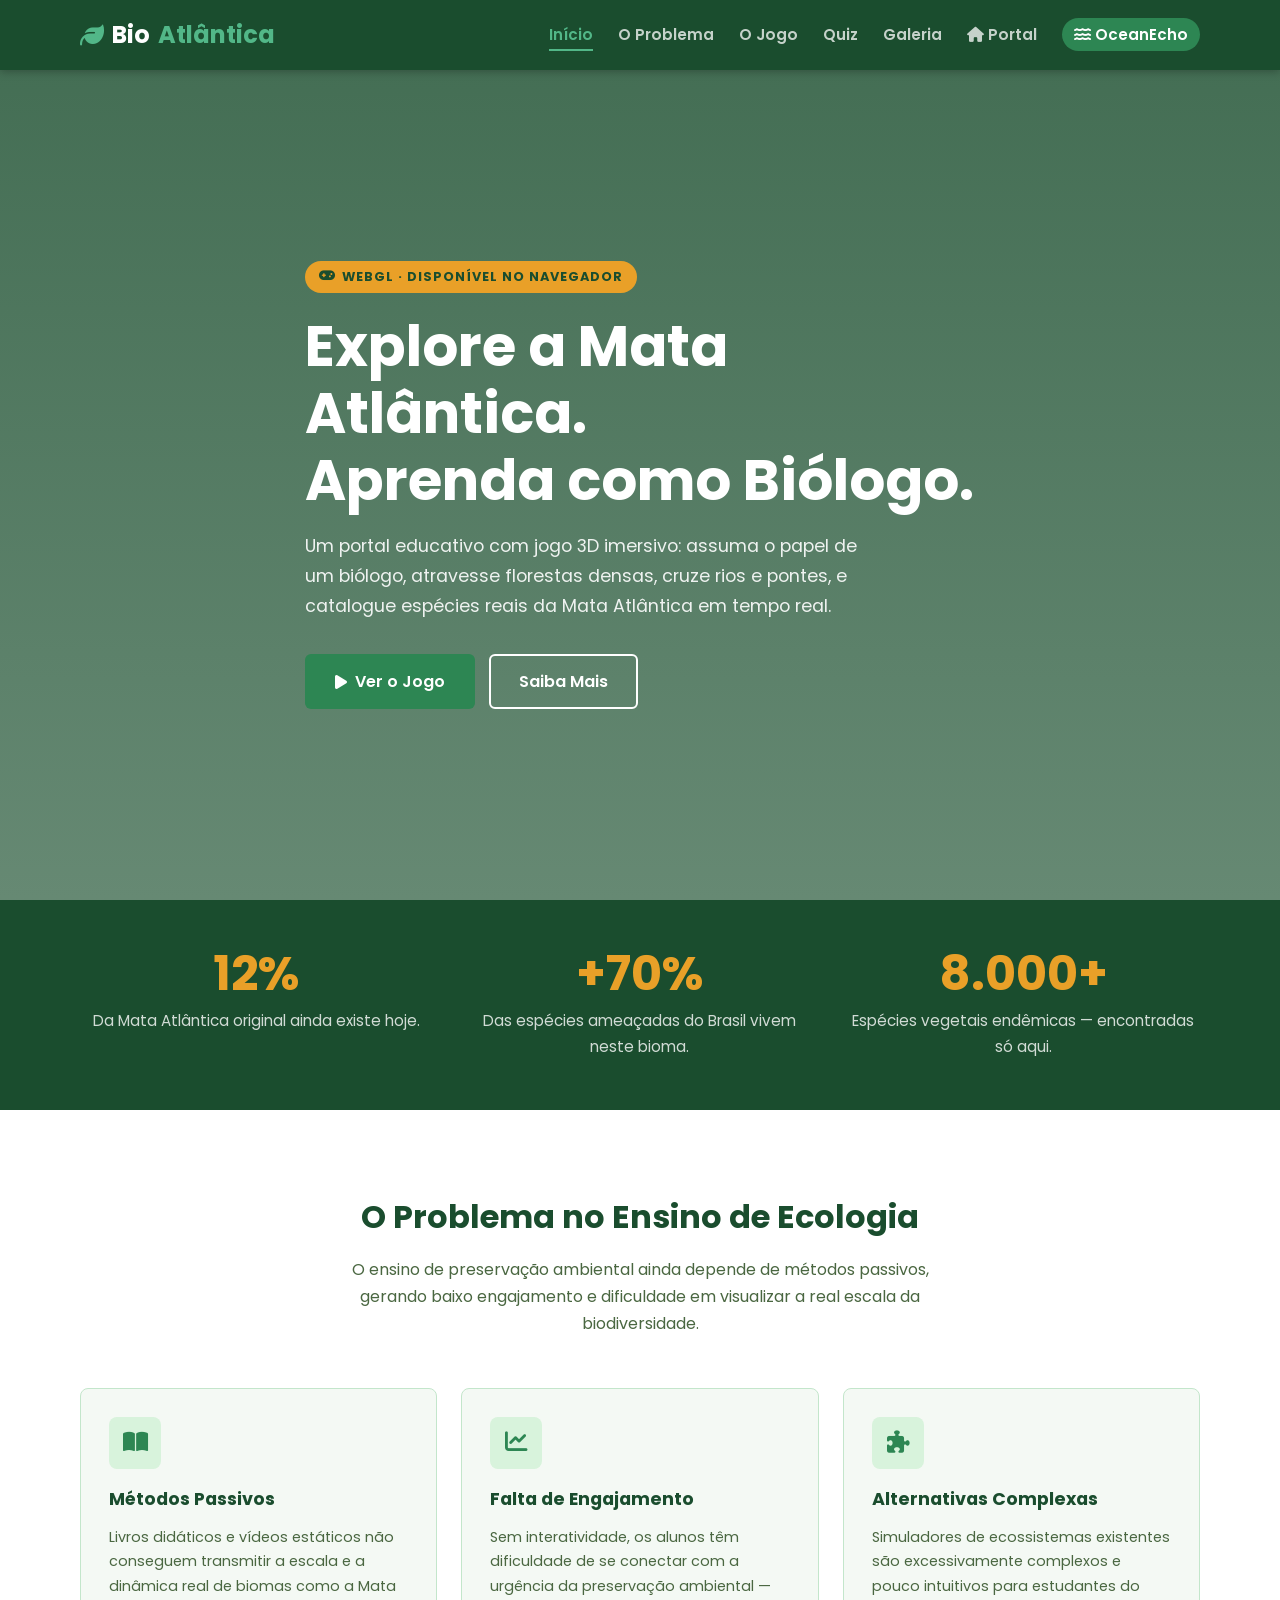
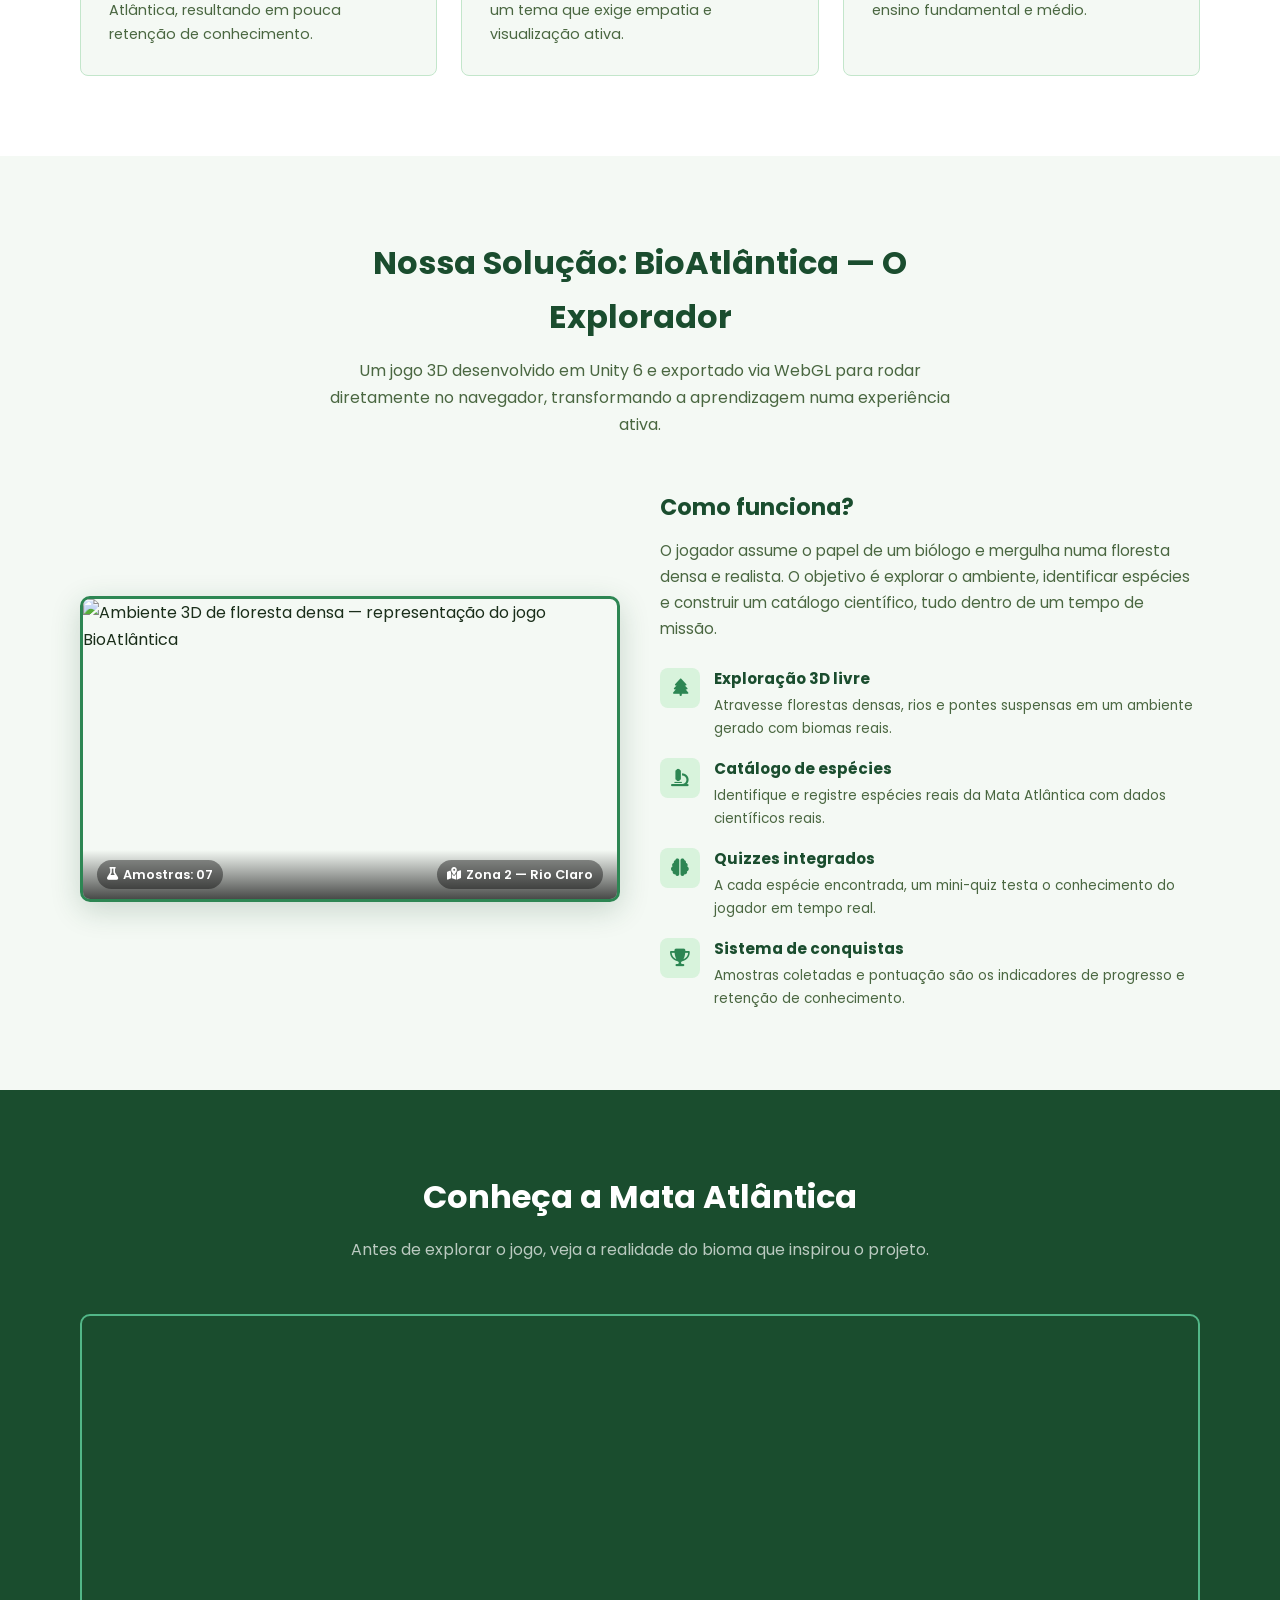
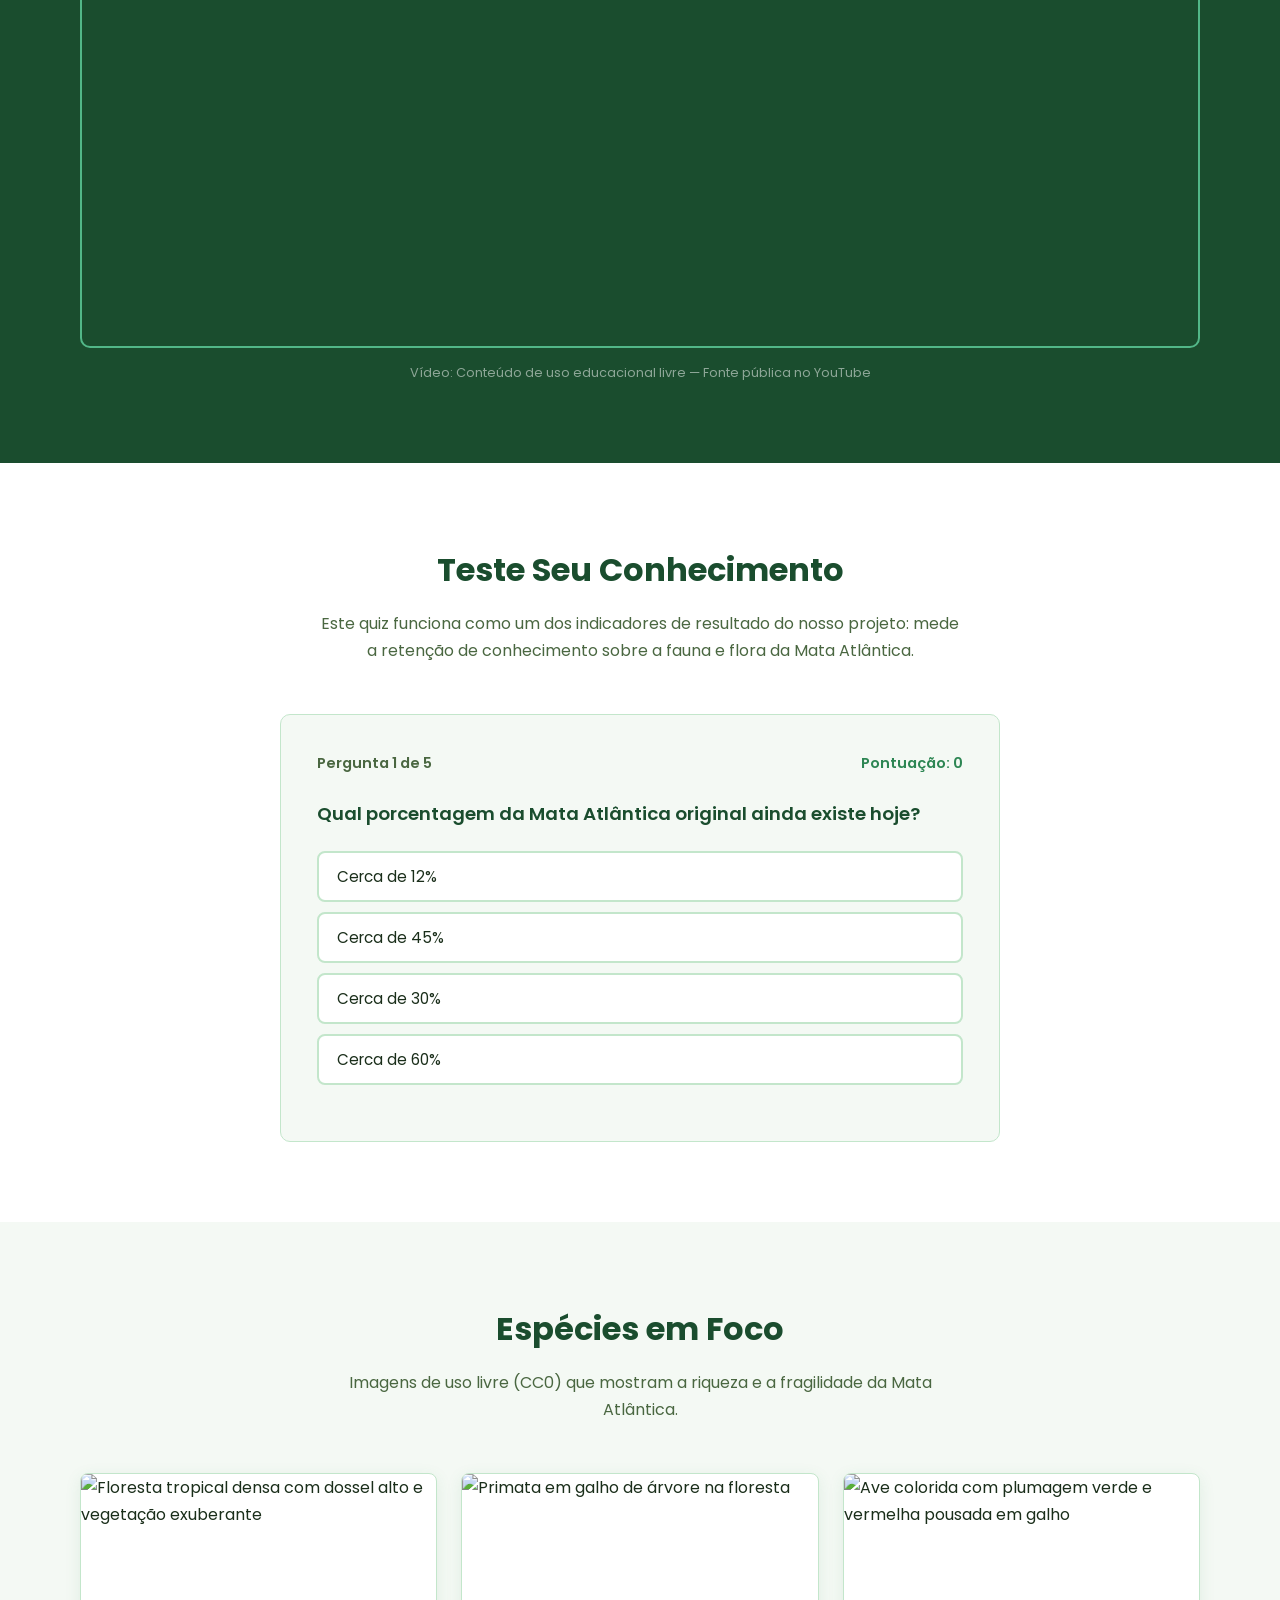
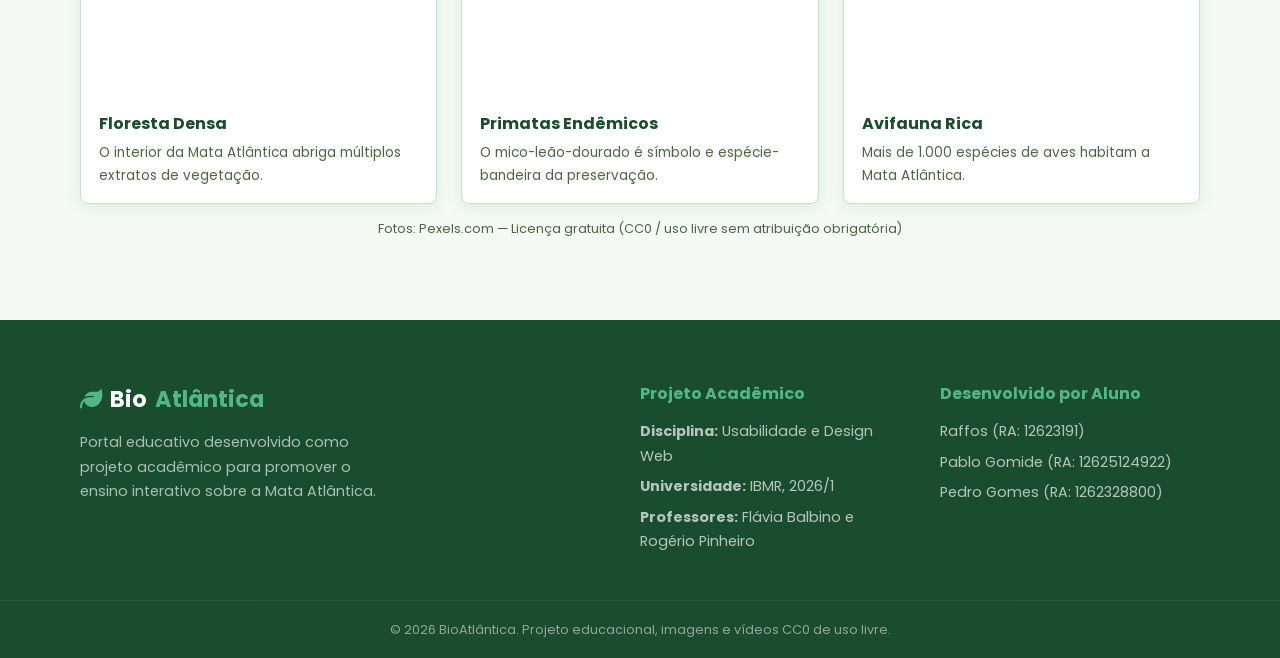
==== bioatlantica.html @ 3c1f7a99 "feat: implement dual-theme landing portal and restructure assets" ====
<!DOCTYPE html>
<html lang="pt-BR">
<head>
    <meta charset="UTF-8">
    <meta name="viewport" content="width=device-width, initial-scale=1.0">
    <meta name="description" content="BioAtlântica — Portal educativo e jogo 3D interativo para explorar e aprender sobre a Mata Atlântica.">
    <title>BioAtlântica — Explore, Aprenda, Preserve</title>
    <!-- Google Fonts -->
    <link rel="preconnect" href="https://fonts.googleapis.com">
    <link rel="preconnect" href="https://fonts.gstatic.com" crossorigin>
    <link href="https://fonts.googleapis.com/css2?family=Poppins:wght@400;600;700&display=swap" rel="stylesheet">
    <!-- Font Awesome -->
    <link rel="stylesheet" href="https://cdnjs.cloudflare.com/ajax/libs/font-awesome/6.4.0/css/all.min.css">
    <!-- Folha de Estilos -->
    <link rel="stylesheet" href="style.css">
</head>
<body>

    <!-- Cabeçalho / Navegação -->
    <header id="cabecalho">
        <div class="container header-inner">
            <a href="#inicio" class="logo">
                <i class="fa-solid fa-leaf"></i>
                Bio<span>Atlântica</span>
            </a>

            <button id="btn-menu" aria-label="Abrir menu">
                <i class="fa-solid fa-bars"></i>
            </button>

            <nav id="navbar">
                <ul>
                    <li><a href="#inicio"    class="nav-link ativo">Início</a></li>
                    <li><a href="#problema"  class="nav-link">O Problema</a></li>
                    <li><a href="#o-jogo"    class="nav-link">O Jogo</a></li>
                    <li><a href="#quiz"      class="nav-link">Quiz</a></li>
                    <li><a href="#galeria"   class="nav-link">Galeria</a></li>
                    <li><a href="index.html" class="nav-link" title="Voltar ao Portal"><i class="fa-solid fa-house"></i> Portal</a></li>
                    <li><a href="oceanecho.html" class="nav-link" style="background: #2d8653; padding: 6px 12px; border-radius: 20px; color: #fff; border-bottom: none;" title="Mudar para OceanEcho"><i class="fa-solid fa-water"></i> OceanEcho</a></li>
                </ul>
            </nav>
        </div>
    </header>

    <main>

        <!-- Hero — Landing Page do Jogo -->
        <section id="inicio" class="hero">
            <div class="hero-overlay"></div>
            <div class="container hero-conteudo">
                <span class="hero-plataforma">
                    <i class="fa-solid fa-gamepad"></i> WebGL · Disponível no Navegador
                </span>
                <h1>Explore a Mata Atlântica.<br>Aprenda como Biólogo.</h1>
                <p class="hero-desc">
                    Um portal educativo com jogo 3D imersivo: assuma o papel de um biólogo, atravesse florestas densas, cruze rios e pontes, e catalogue espécies reais da Mata Atlântica em tempo real.
                </p>
                <div class="hero-botoes">
                    <a href="#o-jogo" class="btn btn-primario">
                        <i class="fa-solid fa-play"></i> Ver o Jogo
                    </a>
                    <a href="#problema" class="btn btn-contorno">Saiba Mais</a>
                </div>
            </div>
        </section>

        <!-- Estatísticas de Impacto -->
        <section class="secao-stats">
            <div class="container stats-grid">
                <div class="stat-item">
                    <span class="stat-numero">12%</span>
                    <p>Da Mata Atlântica original ainda existe hoje.</p>
                </div>
                <div class="stat-item">
                    <span class="stat-numero">+70%</span>
                    <p>Das espécies ameaçadas do Brasil vivem neste bioma.</p>
                </div>
                <div class="stat-item">
                    <span class="stat-numero">8.000+</span>
                    <p>Espécies vegetais endêmicas — encontradas só aqui.</p>
                </div>
            </div>
        </section>

        <!-- O Problema -->
        <section id="problema" class="secao-problema">
            <div class="container">
                <div class="secao-titulo">
                    <h2>O Problema no Ensino de Ecologia</h2>
                    <p>O ensino de preservação ambiental ainda depende de métodos passivos, gerando baixo engajamento e dificuldade em visualizar a real escala da biodiversidade.</p>
                </div>

                <div class="problema-layout">
                    <article class="card-problema">
                        <div class="icone-problema">
                            <i class="fa-solid fa-book-open"></i>
                        </div>
                        <h3>Métodos Passivos</h3>
                        <p>Livros didáticos e vídeos estáticos não conseguem transmitir a escala e a dinâmica real de biomas como a Mata Atlântica, resultando em pouca retenção de conhecimento.</p>
                    </article>

                    <article class="card-problema">
                        <div class="icone-problema">
                            <i class="fa-solid fa-chart-line"></i>
                        </div>
                        <h3>Falta de Engajamento</h3>
                        <p>Sem interatividade, os alunos têm dificuldade de se conectar com a urgência da preservação ambiental — um tema que exige empatia e visualização ativa.</p>
                    </article>

                    <article class="card-problema">
                        <div class="icone-problema">
                            <i class="fa-solid fa-puzzle-piece"></i>
                        </div>
                        <h3>Alternativas Complexas</h3>
                        <p>Simuladores de ecossistemas existentes são excessivamente complexos e pouco intuitivos para estudantes do ensino fundamental e médio.</p>
                    </article>
                </div>
            </div>
        </section>

        <!-- O Jogo -->
        <section id="o-jogo" class="secao-jogo">
            <div class="container">
                <div class="secao-titulo">
                    <h2>Nossa Solução: BioAtlântica — O Explorador</h2>
                    <p>Um jogo 3D desenvolvido em Unity 6 e exportado via WebGL para rodar diretamente no navegador, transformando a aprendizagem numa experiência ativa.</p>
                </div>

                <div class="jogo-layout">
                    <!-- Screenshot fictício do jogo -->
                    <div class="jogo-screenshot">
                        <!--
                            Imagem CC0 de floresta tropical — Pexels (licença gratuita)
                            Representa o ambiente 3D explorado no jogo
                        -->
                        <img
                            src="https://images.pexels.com/photos/1179229/pexels-photo-1179229.jpeg?auto=compress&cs=tinysrgb&w=900&q=80"
                            alt="Ambiente 3D de floresta densa — representação do jogo BioAtlântica">
                        <div class="screenshot-hud">
                            <span class="hud-item"><i class="fa-solid fa-flask"></i> Amostras: 07</span>
                            <span class="hud-item"><i class="fa-solid fa-map-location-dot"></i> Zona 2 — Rio Claro</span>
                        </div>
                    </div>

                    <!-- Descrição e features -->
                    <div class="jogo-descricao">
                        <h3>Como funciona?</h3>
                        <p>O jogador assume o papel de um biólogo e mergulha numa floresta densa e realista. O objetivo é explorar o ambiente, identificar espécies e construir um catálogo científico, tudo dentro de um tempo de missão.</p>

                        <ul class="lista-features">
                            <li>
                                <i class="fa-solid fa-tree"></i>
                                <div>
                                    <strong>Exploração 3D livre</strong>
                                    <span>Atravesse florestas densas, rios e pontes suspensas em um ambiente gerado com biomas reais.</span>
                                </div>
                            </li>
                            <li>
                                <i class="fa-solid fa-microscope"></i>
                                <div>
                                    <strong>Catálogo de espécies</strong>
                                    <span>Identifique e registre espécies reais da Mata Atlântica com dados científicos reais.</span>
                                </div>
                            </li>
                            <li>
                                <i class="fa-solid fa-brain"></i>
                                <div>
                                    <strong>Quizzes integrados</strong>
                                    <span>A cada espécie encontrada, um mini-quiz testa o conhecimento do jogador em tempo real.</span>
                                </div>
                            </li>
                            <li>
                                <i class="fa-solid fa-trophy"></i>
                                <div>
                                    <strong>Sistema de conquistas</strong>
                                    <span>Amostras coletadas e pontuação são os indicadores de progresso e retenção de conhecimento.</span>
                                </div>
                            </li>
                        </ul>
                    </div>
                </div>
            </div>
        </section>

        <!-- Vídeo CC0 -->
        <section id="video" class="secao-video">
            <div class="container">
                <div class="secao-titulo">
                    <h2>Conheça a Mata Atlântica</h2>
                    <p>Antes de explorar o jogo, veja a realidade do bioma que inspirou o projeto.</p>
                </div>
                <div class="video-wrapper">
                    <!--
                        Vídeo de domínio público / uso educacional
                        Documentário sobre a Mata Atlântica — Fonte pública (YouTube)
                    -->
                    <iframe
                        src="https://www.youtube.com/embed/2K4gMiGTgbQ"
                        title="Mata Atlântica — Documentário educativo"
                        frameborder="0"
                        allow="accelerometer; autoplay; clipboard-write; encrypted-media; gyroscope; picture-in-picture"
                        allowfullscreen>
                    </iframe>
                </div>
                <p class="credito-midia">Vídeo: Conteúdo de uso educacional livre — Fonte pública no YouTube</p>
            </div>
        </section>

        <!-- Quiz Interativo -->
        <section id="quiz" class="secao-quiz">
            <div class="container">
                <div class="secao-titulo">
                    <h2>Teste Seu Conhecimento</h2>
                    <p>Este quiz funciona como um dos indicadores de resultado do nosso projeto: mede a retenção de conhecimento sobre a fauna e flora da Mata Atlântica.</p>
                </div>

                <div class="quiz-wrapper">
                    <!-- Painel de progresso -->
                    <div class="quiz-topo">
                        <span id="quiz-progresso">Pergunta 1 de 5</span>
                        <span id="quiz-placar">Pontuação: 0</span>
                    </div>

                    <!-- Pergunta -->
                    <div id="quiz-area">
                        <p id="quiz-pergunta" class="quiz-pergunta">Carregando pergunta...</p>
                        <div id="quiz-opcoes" class="quiz-opcoes"></div>
                        <div id="quiz-feedback" class="quiz-feedback oculto">
                            <p id="feedback-texto"></p>
                        </div>
                        <button id="btn-proxima" class="btn btn-primario oculto">
                            Próxima Pergunta <i class="fa-solid fa-arrow-right"></i>
                        </button>
                    </div>

                    <!-- Resultado final (oculto até terminar) -->
                    <div id="quiz-resultado" class="quiz-resultado oculto">
                        <i class="fa-solid fa-award icone-resultado"></i>
                        <h3 id="resultado-titulo"></h3>
                        <p class="resultado-placar">Você acertou <strong id="resultado-acertos"></strong> de <strong>5</strong> perguntas.</p>
                        <p id="resultado-msg"></p>
                        <button id="btn-reiniciar" class="btn btn-primario">
                            <i class="fa-solid fa-rotate-right"></i> Tentar Novamente
                        </button>
                    </div>
                </div>
            </div>
        </section>

        <!-- Galeria CC0 -->
        <section id="galeria" class="secao-galeria">
            <div class="container">
                <div class="secao-titulo">
                    <h2>Espécies em Foco</h2>
                    <p>Imagens de uso livre (CC0) que mostram a riqueza e a fragilidade da Mata Atlântica.</p>
                </div>

                <div class="galeria-grid">
                    <figure class="foto-item">
                        <!--
                            Foto CC0: floresta tropical densa
                            Fonte: Pexels (licença gratuita)
                        -->
                        <img
                            src="https://images.pexels.com/photos/1029624/pexels-photo-1029624.jpeg?auto=compress&cs=tinysrgb&w=800&q=80"
                            alt="Floresta tropical densa com dossel alto e vegetação exuberante"
                            loading="lazy">
                        <figcaption>
                            <h4>Floresta Densa</h4>
                            <p>O interior da Mata Atlântica abriga múltiplos extratos de vegetação.</p>
                        </figcaption>
                    </figure>

                    <figure class="foto-item">
                        <!--
                            Foto CC0: macaco/primata em árvore
                            Fonte: Pexels (licença gratuita)
                        -->
                        <img
                            src="https://images.pexels.com/photos/145083/pexels-photo-145083.jpeg?auto=compress&cs=tinysrgb&w=800&q=80"
                            alt="Primata em galho de árvore na floresta"
                            loading="lazy">
                        <figcaption>
                            <h4>Primatas Endêmicos</h4>
                            <p>O mico-leão-dourado é símbolo e espécie-bandeira da preservação.</p>
                        </figcaption>
                    </figure>

                    <figure class="foto-item">
                        <!--
                            Foto CC0: papagaio / arara colorida
                            Fonte: Pexels (licença gratuita)
                        -->
                        <img
                            src="https://images.pexels.com/photos/46252/pexels-photo-46252.jpeg?auto=compress&cs=tinysrgb&w=800&q=80"
                            alt="Ave colorida com plumagem verde e vermelha pousada em galho"
                            loading="lazy">
                        <figcaption>
                            <h4>Avifauna Rica</h4>
                            <p>Mais de 1.000 espécies de aves habitam a Mata Atlântica.</p>
                        </figcaption>
                    </figure>
                </div>

                <p class="credito-midia">Fotos: Pexels.com — Licença gratuita (CC0 / uso livre sem atribuição obrigatória)</p>
            </div>
        </section>

    </main>

    <!-- Rodapé -->
    <footer id="rodape">
        <div class="container footer-inner">
            <div class="footer-marca">
                <p class="logo"><i class="fa-solid fa-leaf"></i> Bio<span>Atlântica</span></p>
                <p>Portal educativo desenvolvido como projeto acadêmico para promover o ensino interativo sobre a Mata Atlântica.</p>
            </div>

            <div class="footer-info">
                <h4>Projeto Acadêmico</h4>
                <p><strong>Disciplina:</strong> Usabilidade e Design Web</p>
                <p><strong>Universidade:</strong> IBMR, 2026/1</p>
                <p><strong>Professores:</strong> Flávia Balbino e Rogério Pinheiro</p>
            </div>

            <div class="footer-alunos">
                <h4>Desenvolvido por Aluno</h4>
                <ul>
                    <li>Raffos (RA: 12623191)</li>
                    <li>Pablo Gomide (RA: 12625124922)</li>
                    <li>Pedro Gomes (RA: 1262328800)</li>
                </ul>
            </div>
        </div>
        <div class="footer-base">
            <div class="container">
                <p>&copy; 2026 BioAtlântica. Projeto educacional, imagens e vídeos CC0 de uso livre.</p>
            </div>
        </div>
    </footer>

    <script src="script.js"></script>
</body>
</html>
---- style.css ----
/* ============================================================
   Variáveis e Reset
   ============================================================ */
:root {
    --verde-escuro:  #1a4d2e;
    --verde-medio:   #2d8653;
    --verde-claro:   #52b788;
    --verde-palido:  #d8f3dc;
    --dourado:       #e9a028;
    --dourado-claro: #fff3cd;
    --fundo:         #f4f9f4;
    --fundo-branco:  #ffffff;
    --texto:         #1a2e1a;
    --texto-suave:   #4a6741;
    --borda:         #c3e6cb;
    --sombra:        0 4px 16px rgba(45, 134, 83, 0.1);
}

* {
    margin: 0;
    padding: 0;
    box-sizing: border-box;
}

html {
    scroll-behavior: smooth;
    font-size: 16px;
}

body {
    background-color: var(--fundo);
    color: var(--texto);
    font-family: 'Poppins', sans-serif;
    line-height: 1.7;
}

/* ============================================================
   Container
   ============================================================ */
.container {
    width: 90%;
    max-width: 1150px;
    margin: 0 auto;
    padding: 0 15px;
}

/* ============================================================
   Botões
   ============================================================ */
.btn {
    display: inline-flex;
    align-items: center;
    gap: 8px;
    padding: 12px 28px;
    border-radius: 6px;
    font-size: 1rem;
    font-weight: 600;
    font-family: 'Poppins', sans-serif;
    text-decoration: none;
    cursor: pointer;
    border: 2px solid transparent;
    transition: background-color 0.25s, color 0.25s, transform 0.2s;
}

.btn-primario {
    background-color: var(--verde-medio);
    color: #fff;
}

.btn-primario:hover {
    background-color: var(--verde-escuro);
    transform: translateY(-2px);
}

.btn-contorno {
    background-color: transparent;
    border-color: #fff;
    color: #fff;
}

.btn-contorno:hover {
    background-color: rgba(255, 255, 255, 0.15);
    transform: translateY(-2px);
}

.btn-bloco {
    display: flex;
    width: 100%;
    justify-content: center;
}

/* ============================================================
   Cabeçalho
   ============================================================ */
#cabecalho {
    position: fixed;
    top: 0;
    left: 0;
    width: 100%;
    background-color: var(--verde-escuro);
    z-index: 100;
    box-shadow: 0 2px 8px rgba(0, 0, 0, 0.25);
}

.header-inner {
    display: flex;
    align-items: center;
    justify-content: space-between;
    height: 70px;
}

.logo {
    font-size: 1.5rem;
    font-weight: 700;
    color: #fff;
    text-decoration: none;
    display: flex;
    align-items: center;
    gap: 8px;
}

.logo span {
    color: var(--verde-claro);
}

.logo i {
    color: var(--verde-claro);
}

#btn-menu {
    display: none;
    background: none;
    border: none;
    color: #fff;
    font-size: 1.5rem;
    cursor: pointer;
}

#navbar ul {
    display: flex;
    list-style: none;
    gap: 25px;
}

.nav-link {
    text-decoration: none;
    color: rgba(255, 255, 255, 0.75);
    font-weight: 600;
    font-size: 0.95rem;
    transition: color 0.2s;
    padding: 4px 0;
    border-bottom: 2px solid transparent;
}

.nav-link:hover,
.nav-link.ativo {
    color: var(--verde-claro);
    border-bottom-color: var(--verde-claro);
}

/* ============================================================
   Hero — Game Landing Page
   ============================================================ */
.hero {
    position: relative;
    min-height: 100vh;
    display: flex;
    align-items: center;
    padding-top: 70px;
    /* Foto CC0 de floresta tropical — Pexels (licença gratuita) */
    background: url('https://images.pexels.com/photos/957024/pexels-photo-957024.jpeg?auto=compress&cs=tinysrgb&w=1920&q=80')
                no-repeat center center / cover;
}

.hero-overlay {
    position: absolute;
    inset: 0;
    background: linear-gradient(
        to bottom,
        rgba(26, 77, 46, 0.82) 0%,
        rgba(26, 77, 46, 0.65) 100%
    );
}

.hero-conteudo {
    position: relative;
    z-index: 1;
    max-width: 700px;
    color: #fff;
}

.hero-plataforma {
    display: inline-flex;
    align-items: center;
    gap: 6px;
    background-color: var(--dourado);
    color: var(--verde-escuro);
    font-size: 0.8rem;
    font-weight: 700;
    text-transform: uppercase;
    letter-spacing: 1px;
    padding: 5px 14px;
    border-radius: 20px;
    margin-bottom: 20px;
}

.hero-conteudo h1 {
    font-size: clamp(2rem, 5vw, 3.5rem);
    font-weight: 700;
    line-height: 1.2;
    margin-bottom: 18px;
}

.hero-desc {
    font-size: 1.1rem;
    margin-bottom: 32px;
    opacity: 0.9;
    max-width: 580px;
}

.hero-botoes {
    display: flex;
    gap: 14px;
    flex-wrap: wrap;
}

/* ============================================================
   Estatísticas
   ============================================================ */
.secao-stats {
    background-color: var(--verde-escuro);
    padding: 50px 0;
}

.stats-grid {
    display: grid;
    grid-template-columns: repeat(auto-fit, minmax(250px, 1fr));
    gap: 30px;
    text-align: center;
}

.stat-item {
    color: #fff;
}

.stat-numero {
    display: block;
    font-size: 3rem;
    font-weight: 700;
    color: var(--dourado);
    line-height: 1;
    margin-bottom: 10px;
}

.stat-item p {
    font-size: 0.95rem;
    opacity: 0.8;
}

/* ============================================================
   Título de Seção
   ============================================================ */
.secao-titulo {
    text-align: center;
    max-width: 640px;
    margin: 0 auto 50px;
}

.secao-titulo h2 {
    font-size: 2rem;
    font-weight: 700;
    color: var(--verde-escuro);
    margin-bottom: 12px;
}

.secao-titulo p {
    color: var(--texto-suave);
    font-size: 1rem;
}

/* ============================================================
   O Problema
   ============================================================ */
.secao-problema {
    padding: 80px 0;
    background-color: var(--fundo-branco);
}

.problema-layout {
    display: grid;
    grid-template-columns: repeat(auto-fit, minmax(280px, 1fr));
    gap: 24px;
}

.card-problema {
    background-color: var(--fundo);
    border: 1px solid var(--borda);
    border-radius: 8px;
    padding: 28px;
    transition: box-shadow 0.25s, transform 0.25s;
}

.card-problema:hover {
    box-shadow: var(--sombra);
    transform: translateY(-4px);
}

.icone-problema {
    width: 52px;
    height: 52px;
    border-radius: 8px;
    background-color: var(--verde-palido);
    display: flex;
    align-items: center;
    justify-content: center;
    font-size: 1.4rem;
    color: var(--verde-medio);
    margin-bottom: 16px;
}

.card-problema h3 {
    font-size: 1.1rem;
    color: var(--verde-escuro);
    margin-bottom: 10px;
}

.card-problema p {
    font-size: 0.9rem;
    color: var(--texto-suave);
}

/* ============================================================
   O Jogo
   ============================================================ */
.secao-jogo {
    padding: 80px 0;
    background-color: var(--fundo);
}

.jogo-layout {
    display: grid;
    grid-template-columns: 1fr 1fr;
    gap: 40px;
    align-items: center;
}

.jogo-screenshot {
    position: relative;
    border-radius: 10px;
    overflow: hidden;
    border: 3px solid var(--verde-medio);
    box-shadow: 0 8px 30px rgba(26, 77, 46, 0.2);
}

.jogo-screenshot img {
    width: 100%;
    display: block;
    aspect-ratio: 16/9;
    object-fit: cover;
}

/* HUD fictício sobre a imagem */
.screenshot-hud {
    position: absolute;
    bottom: 0;
    left: 0;
    right: 0;
    display: flex;
    justify-content: space-between;
    padding: 10px 14px;
    background: linear-gradient(to top, rgba(0,0,0,0.7), transparent);
    font-size: 0.8rem;
    font-weight: 600;
    color: #fff;
}

.hud-item {
    display: flex;
    align-items: center;
    gap: 5px;
    background: rgba(0,0,0,0.4);
    padding: 4px 10px;
    border-radius: 20px;
}

.jogo-descricao h3 {
    font-size: 1.4rem;
    color: var(--verde-escuro);
    margin-bottom: 12px;
}

.jogo-descricao > p {
    color: var(--texto-suave);
    font-size: 0.95rem;
    margin-bottom: 24px;
}

.lista-features {
    list-style: none;
    display: flex;
    flex-direction: column;
    gap: 16px;
}

.lista-features li {
    display: flex;
    align-items: flex-start;
    gap: 14px;
}

.lista-features li > i {
    width: 40px;
    height: 40px;
    background-color: var(--verde-palido);
    color: var(--verde-medio);
    font-size: 1.1rem;
    border-radius: 8px;
    display: flex;
    align-items: center;
    justify-content: center;
    flex-shrink: 0;
    margin-top: 2px;
}

.lista-features li div {
    display: flex;
    flex-direction: column;
}

.lista-features li strong {
    color: var(--verde-escuro);
    font-size: 0.95rem;
    margin-bottom: 2px;
}

.lista-features li span {
    color: var(--texto-suave);
    font-size: 0.85rem;
}

/* ============================================================
   Seção de Vídeo
   ============================================================ */
.secao-video {
    padding: 80px 0;
    background-color: var(--verde-escuro);
}

.secao-video .secao-titulo h2 {
    color: #fff;
}

.secao-video .secao-titulo p {
    color: rgba(255, 255, 255, 0.7);
}

.video-wrapper {
    position: relative;
    padding-bottom: 56.25%; /* 16:9 */
    height: 0;
    overflow: hidden;
    border-radius: 10px;
    border: 2px solid var(--verde-claro);
}

.video-wrapper iframe {
    position: absolute;
    top: 0;
    left: 0;
    width: 100%;
    height: 100%;
}

.credito-midia {
    text-align: center;
    font-size: 0.8rem;
    color: rgba(255, 255, 255, 0.5);
    margin-top: 14px;
}

.secao-galeria .credito-midia {
    color: var(--texto-suave);
}

/* ============================================================
   Quiz Interativo
   ============================================================ */
.secao-quiz {
    padding: 80px 0;
    background-color: var(--fundo-branco);
}

.quiz-wrapper {
    max-width: 720px;
    margin: 0 auto;
    background-color: var(--fundo);
    border: 1px solid var(--borda);
    border-radius: 10px;
    padding: 36px;
}

.quiz-topo {
    display: flex;
    justify-content: space-between;
    align-items: center;
    margin-bottom: 24px;
    font-size: 0.9rem;
    font-weight: 600;
    color: var(--texto-suave);
}

#quiz-placar {
    color: var(--verde-medio);
}

.quiz-pergunta {
    font-size: 1.15rem;
    font-weight: 600;
    color: var(--verde-escuro);
    margin-bottom: 24px;
    line-height: 1.5;
}

.quiz-opcoes {
    display: flex;
    flex-direction: column;
    gap: 10px;
    margin-bottom: 20px;
}

.opcao-btn {
    background-color: var(--fundo-branco);
    border: 2px solid var(--borda);
    border-radius: 8px;
    padding: 12px 18px;
    text-align: left;
    font-family: 'Poppins', sans-serif;
    font-size: 0.95rem;
    color: var(--texto);
    cursor: pointer;
    transition: border-color 0.2s, background-color 0.2s;
}

.opcao-btn:hover:not(:disabled) {
    border-color: var(--verde-medio);
    background-color: var(--verde-palido);
}

.opcao-btn.correta {
    border-color: var(--verde-medio);
    background-color: var(--verde-palido);
    color: var(--verde-escuro);
    font-weight: 600;
}

.opcao-btn.errada {
    border-color: #dc3545;
    background-color: #f8d7da;
    color: #721c24;
}

.quiz-feedback {
    padding: 14px 18px;
    border-radius: 8px;
    margin-bottom: 18px;
    font-size: 0.9rem;
    border-left: 4px solid var(--verde-medio);
    background-color: var(--verde-palido);
    color: var(--verde-escuro);
}

.quiz-feedback.oculto {
    display: none;
}

.quiz-feedback.feedback-erro {
    border-color: #dc3545;
    background-color: #f8d7da;
    color: #721c24;
}

#btn-proxima.oculto {
    display: none;
}

/* Resultado final */
.quiz-resultado {
    text-align: center;
    padding: 20px 0;
    animation: surgir 0.4s ease;
}

.quiz-resultado.oculto {
    display: none;
}

.icone-resultado {
    font-size: 3rem;
    color: var(--dourado);
    margin-bottom: 16px;
}

.quiz-resultado h3 {
    font-size: 1.6rem;
    color: var(--verde-escuro);
    margin-bottom: 12px;
}

.resultado-placar {
    font-size: 1.1rem;
    margin-bottom: 10px;
}

.resultado-placar strong {
    color: var(--verde-medio);
}

#resultado-msg {
    font-size: 0.9rem;
    color: var(--texto-suave);
    margin-bottom: 24px;
}

/* ============================================================
   Galeria
   ============================================================ */
.secao-galeria {
    padding: 80px 0;
    background-color: var(--fundo);
}

.galeria-grid {
    display: grid;
    grid-template-columns: repeat(auto-fit, minmax(280px, 1fr));
    gap: 24px;
    margin-bottom: 12px;
}

.foto-item {
    border-radius: 8px;
    overflow: hidden;
    border: 1px solid var(--borda);
    background-color: var(--fundo-branco);
    box-shadow: var(--sombra);
    transition: transform 0.25s, box-shadow 0.25s;
}

.foto-item:hover {
    transform: translateY(-4px);
    box-shadow: 0 8px 24px rgba(45, 134, 83, 0.15);
}

.foto-item img {
    width: 100%;
    height: 220px;
    object-fit: cover;
    display: block;
    transition: transform 0.4s;
}

.foto-item:hover img {
    transform: scale(1.04);
}

.foto-item figcaption {
    padding: 16px 18px;
}

.foto-item figcaption h4 {
    font-size: 1rem;
    color: var(--verde-escuro);
    margin-bottom: 4px;
}

.foto-item figcaption p {
    font-size: 0.85rem;
    color: var(--texto-suave);
}

/* ============================================================
   Rodapé
   ============================================================ */
#rodape {
    background-color: var(--verde-escuro);
    color: rgba(255, 255, 255, 0.85);
    padding: 60px 0 0;
}

.footer-inner {
    display: grid;
    grid-template-columns: 2fr 1fr 1fr;
    gap: 40px;
    padding-bottom: 40px;
}

.footer-marca .logo {
    margin-bottom: 12px;
    font-size: 1.4rem;
}

.footer-marca p:not(.logo) {
    font-size: 0.9rem;
    opacity: 0.75;
    max-width: 300px;
}

.footer-info h4,
.footer-alunos h4 {
    color: var(--verde-claro);
    font-size: 1rem;
    margin-bottom: 12px;
}

.footer-info p {
    font-size: 0.9rem;
    margin-bottom: 6px;
    opacity: 0.8;
}

.footer-alunos ul {
    list-style: none;
    font-size: 0.9rem;
    opacity: 0.8;
}

.footer-alunos ul li {
    margin-bottom: 6px;
}

.footer-base {
    border-top: 1px solid rgba(255, 255, 255, 0.1);
    padding: 18px 0;
    text-align: center;
    font-size: 0.8rem;
    opacity: 0.6;
}

/* ============================================================
   Animação
   ============================================================ */
@keyframes surgir {
    from { opacity: 0; transform: translateY(8px); }
    to   { opacity: 1; transform: translateY(0); }
}

/* ============================================================
   Responsividade
   ============================================================ */
@media (max-width: 900px) {
    .jogo-layout {
        grid-template-columns: 1fr;
    }

    .footer-inner {
        grid-template-columns: 1fr 1fr;
    }
}

@media (max-width: 700px) {
    #btn-menu {
        display: block;
    }

    #navbar {
        display: none;
        position: fixed;
        top: 70px;
        right: 0;
        width: 240px;
        height: calc(100vh - 70px);
        background-color: var(--verde-escuro);
        padding: 30px;
        border-left: 1px solid rgba(255, 255, 255, 0.1);
        z-index: 99;
    }

    #navbar.aberto {
        display: block;
    }

    #navbar ul {
        flex-direction: column;
        gap: 20px;
    }

    .hero-conteudo {
        text-align: center;
    }

    .hero-botoes {
        justify-content: center;
    }

    .footer-inner {
        grid-template-columns: 1fr;
        gap: 28px;
    }

    .quiz-wrapper {
        padding: 24px 18px;
    }

    .quiz-topo {
        flex-direction: column;
        align-items: flex-start;
        gap: 4px;
    }
}

@media (max-width: 480px) {
    .hero-botoes {
        flex-direction: column;
        width: 100%;
    }

    .btn {
        width: 100%;
        justify-content: center;
    }
}
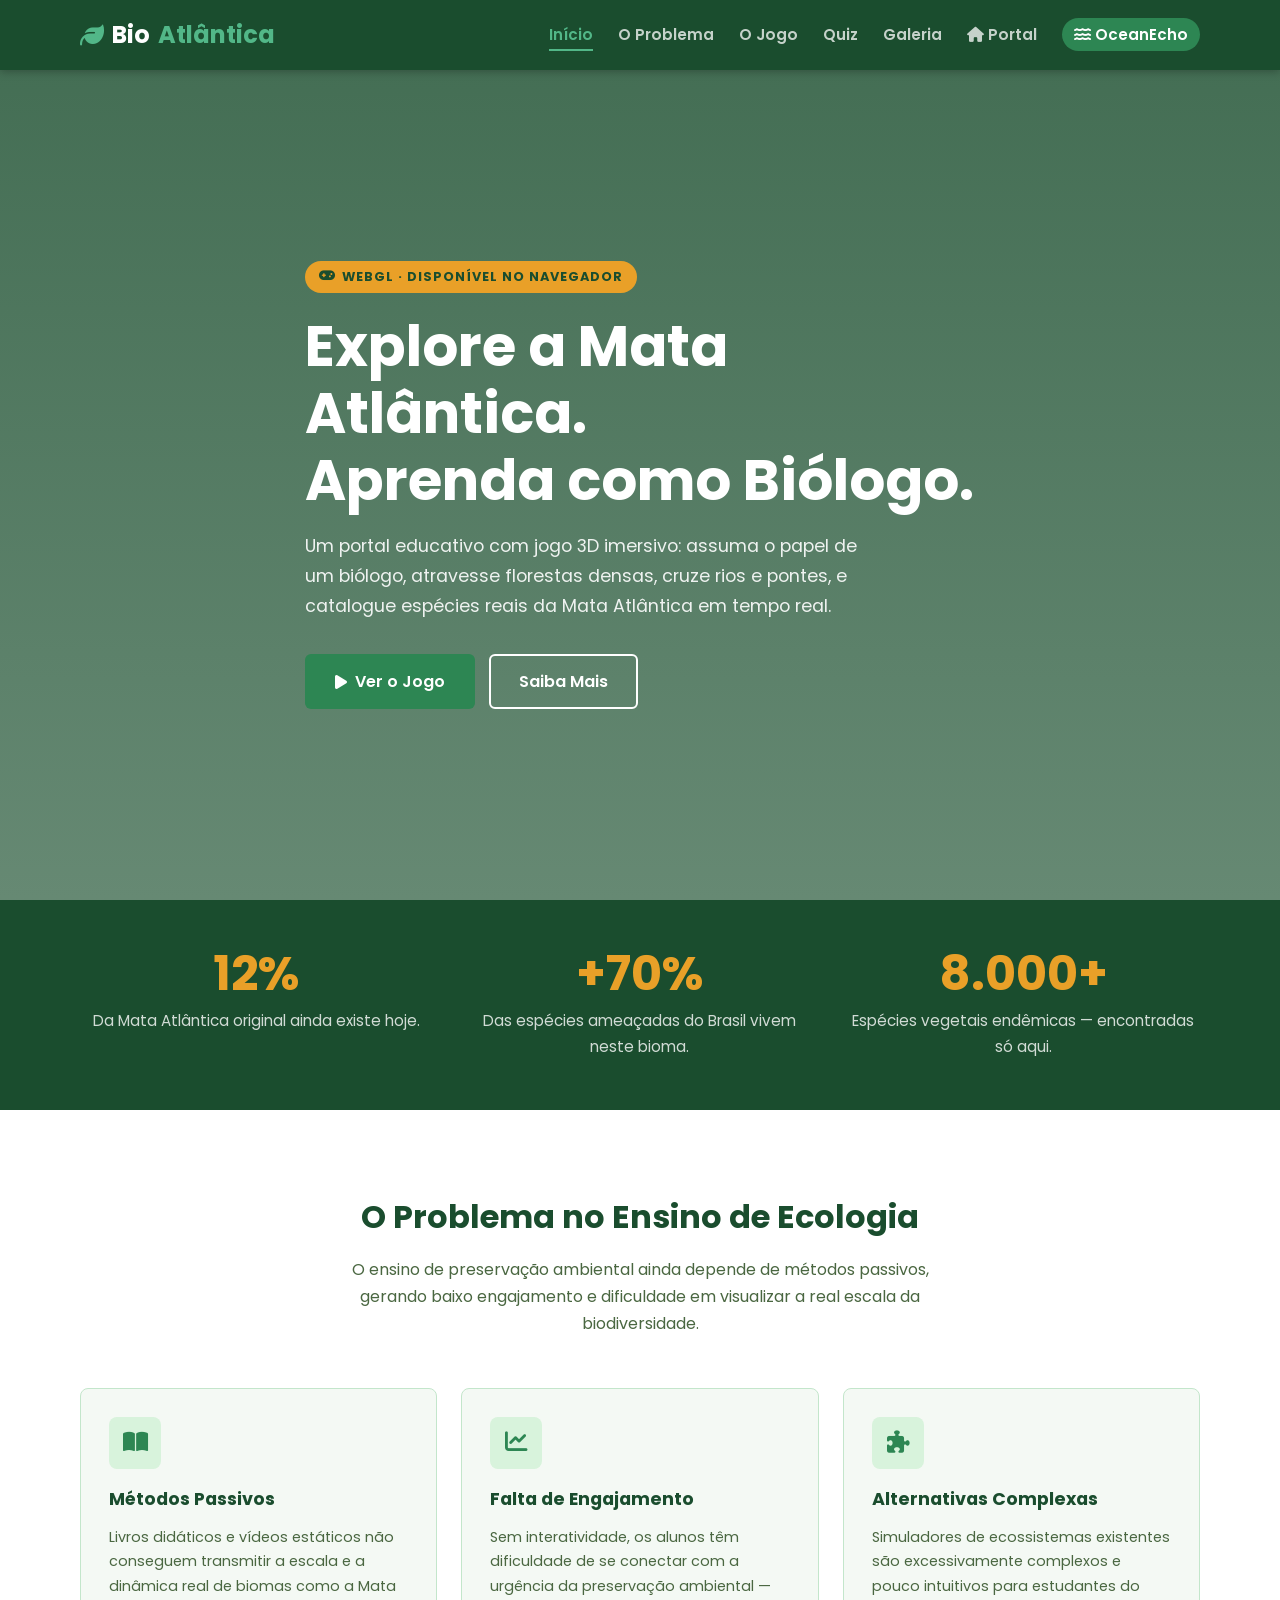
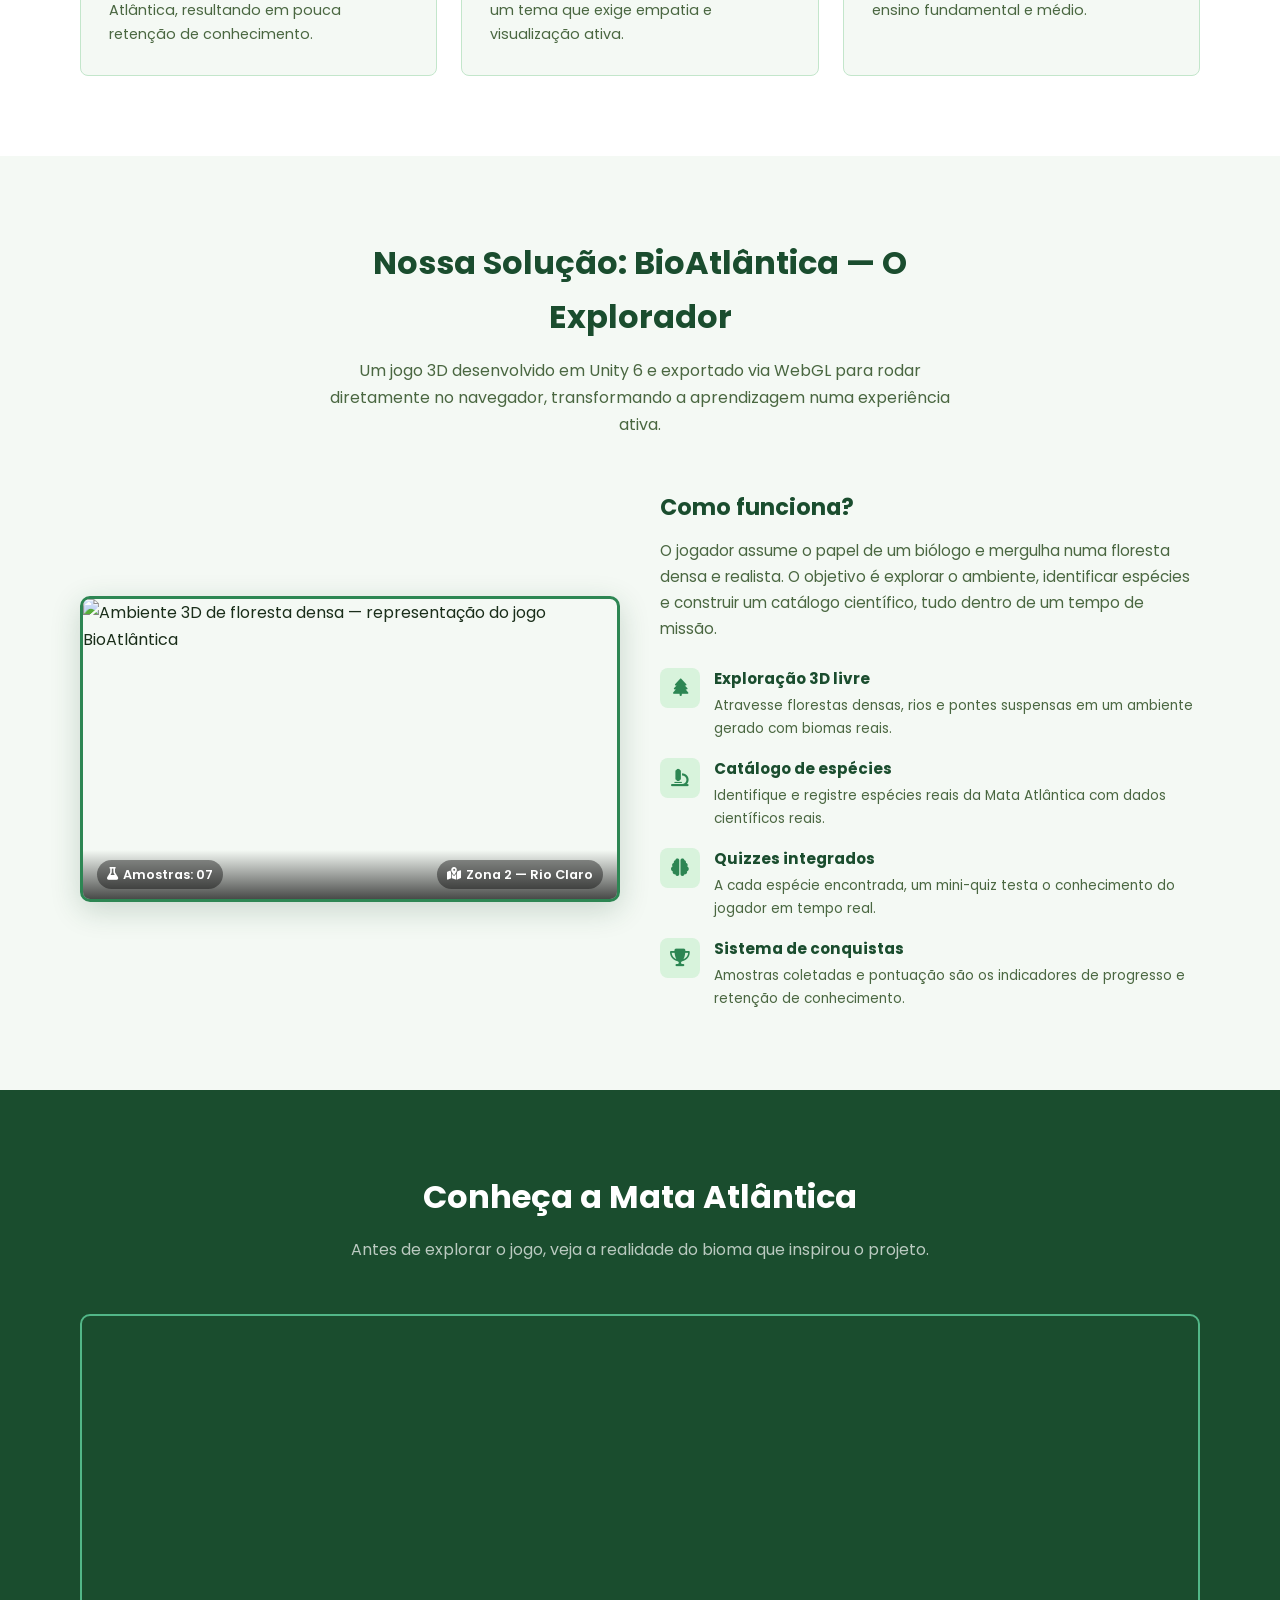
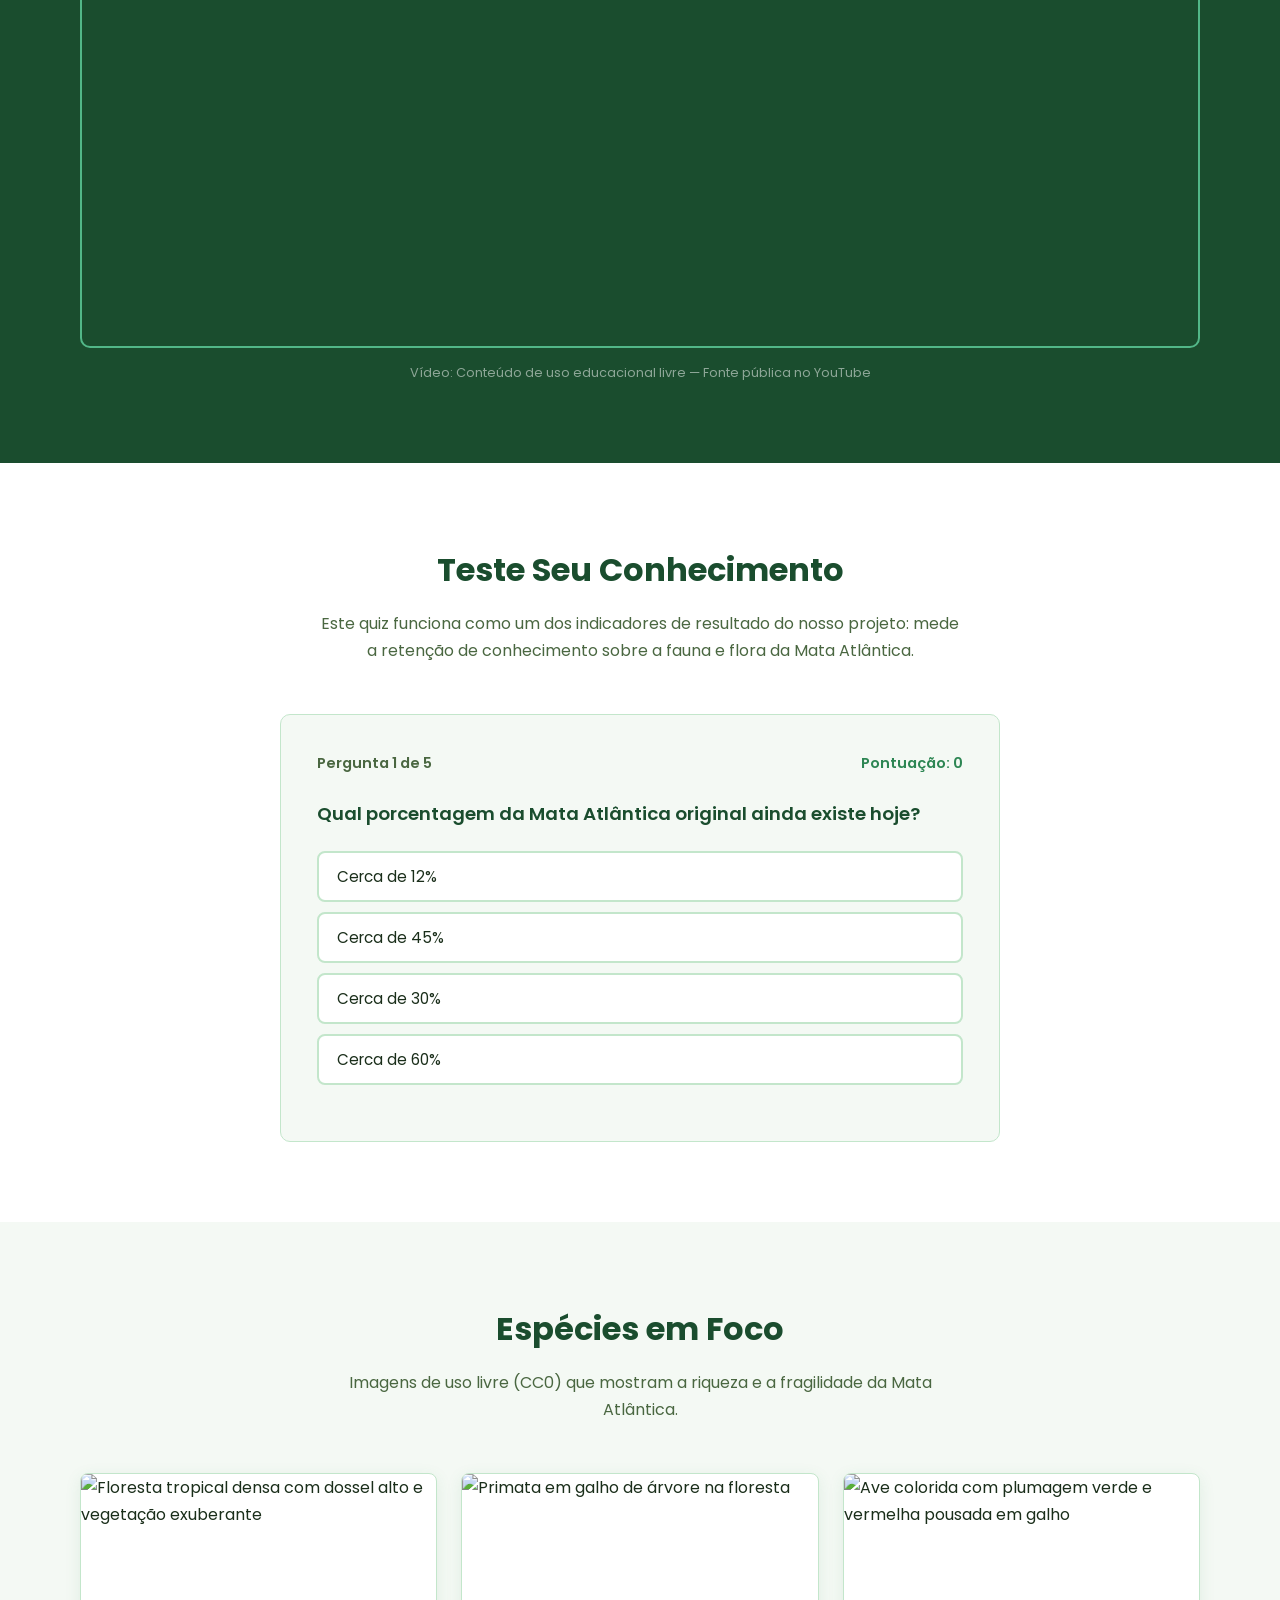
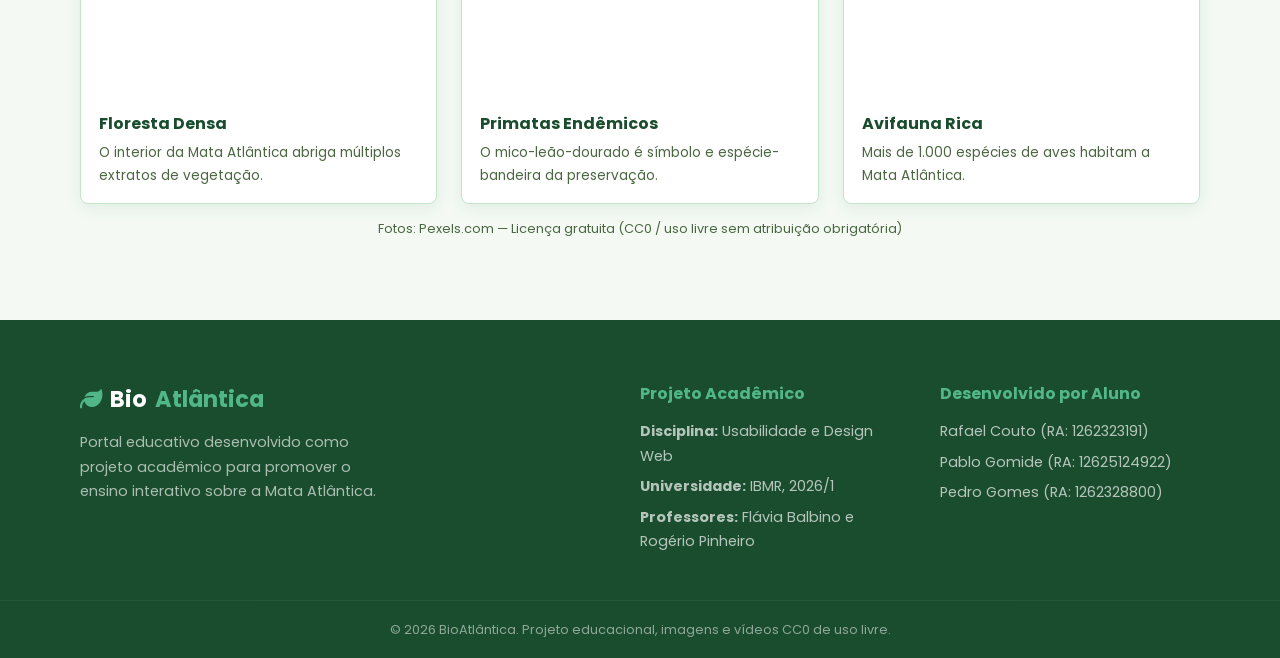
==== commit 17170610: "docs: corrige nome e RA de integrante e simplifica notas de desenvolvimento Atualiza Raffos para Raf" ====
--- a/bioatlantica.html
+++ b/bioatlantica.html
@@ -195,7 +195,7 @@
                         Documentário sobre a Mata Atlântica — Fonte pública (YouTube)
                     -->
                     <iframe
-                        src="https://www.youtube.com/embed/2K4gMiGTgbQ"
+                        src="https://www.youtube.com/embed/bShwn-z0-wg"
                         title="Mata Atlântica — Documentário educativo"
                         frameborder="0"
                         allow="accelerometer; autoplay; clipboard-write; encrypted-media; gyroscope; picture-in-picture"
@@ -262,7 +262,7 @@
                             Fonte: Pexels (licença gratuita)
                         -->
                         <img
-                            src="https://images.pexels.com/photos/1029624/pexels-photo-1029624.jpeg?auto=compress&cs=tinysrgb&w=800&q=80"
+                            src="https://images.pexels.com/photos/35047478/pexels-photo-35047478.jpeg?auto=compress&cs=tinysrgb&w=800&q=80"
                             alt="Floresta tropical densa com dossel alto e vegetação exuberante"
                             loading="lazy">
                         <figcaption>
@@ -277,7 +277,7 @@
                             Fonte: Pexels (licença gratuita)
                         -->
                         <img
-                            src="https://images.pexels.com/photos/145083/pexels-photo-145083.jpeg?auto=compress&cs=tinysrgb&w=800&q=80"
+                            src="https://images.pexels.com/photos/29234657/pexels-photo-29234657.jpeg?auto=compress&cs=tinysrgb&w=800&q=80"
                             alt="Primata em galho de árvore na floresta"
                             loading="lazy">
                         <figcaption>
@@ -292,7 +292,7 @@
                             Fonte: Pexels (licença gratuita)
                         -->
                         <img
-                            src="https://images.pexels.com/photos/46252/pexels-photo-46252.jpeg?auto=compress&cs=tinysrgb&w=800&q=80"
+                            src="https://images.pexels.com/photos/32847280/pexels-photo-32847280.jpeg?auto=compress&cs=tinysrgb&w=800&q=80"
                             alt="Ave colorida com plumagem verde e vermelha pousada em galho"
                             loading="lazy">
                         <figcaption>
@@ -326,7 +326,7 @@
             <div class="footer-alunos">
                 <h4>Desenvolvido por Aluno</h4>
                 <ul>
-                    <li>Raffos (RA: 12623191)</li>
+                    <li>Rafael Couto (RA: 1262323191)</li>
                     <li>Pablo Gomide (RA: 12625124922)</li>
                     <li>Pedro Gomes (RA: 1262328800)</li>
                 </ul>
--- a/style.css
+++ b/style.css
@@ -25,6 +25,7 @@
 html {
     scroll-behavior: smooth;
     font-size: 16px;
+    overflow-x: hidden;
 }
 
 body {
@@ -32,6 +33,7 @@
     color: var(--texto);
     font-family: 'Poppins', sans-serif;
     line-height: 1.7;
+    overflow-x: hidden;
 }
 
 /* ============================================================
@@ -234,7 +236,7 @@
 
 .stats-grid {
     display: grid;
-    grid-template-columns: repeat(auto-fit, minmax(250px, 1fr));
+    grid-template-columns: repeat(auto-fit, minmax(min(100%, 250px), 1fr));
     gap: 30px;
     text-align: center;
 }
@@ -288,7 +290,7 @@
 
 .problema-layout {
     display: grid;
-    grid-template-columns: repeat(auto-fit, minmax(280px, 1fr));
+    grid-template-columns: repeat(auto-fit, minmax(min(100%, 280px), 1fr));
     gap: 24px;
 }
 
@@ -631,7 +633,7 @@
 
 .galeria-grid {
     display: grid;
-    grid-template-columns: repeat(auto-fit, minmax(280px, 1fr));
+    grid-template-columns: repeat(auto-fit, minmax(min(100%, 280px), 1fr));
     gap: 24px;
     margin-bottom: 12px;
 }
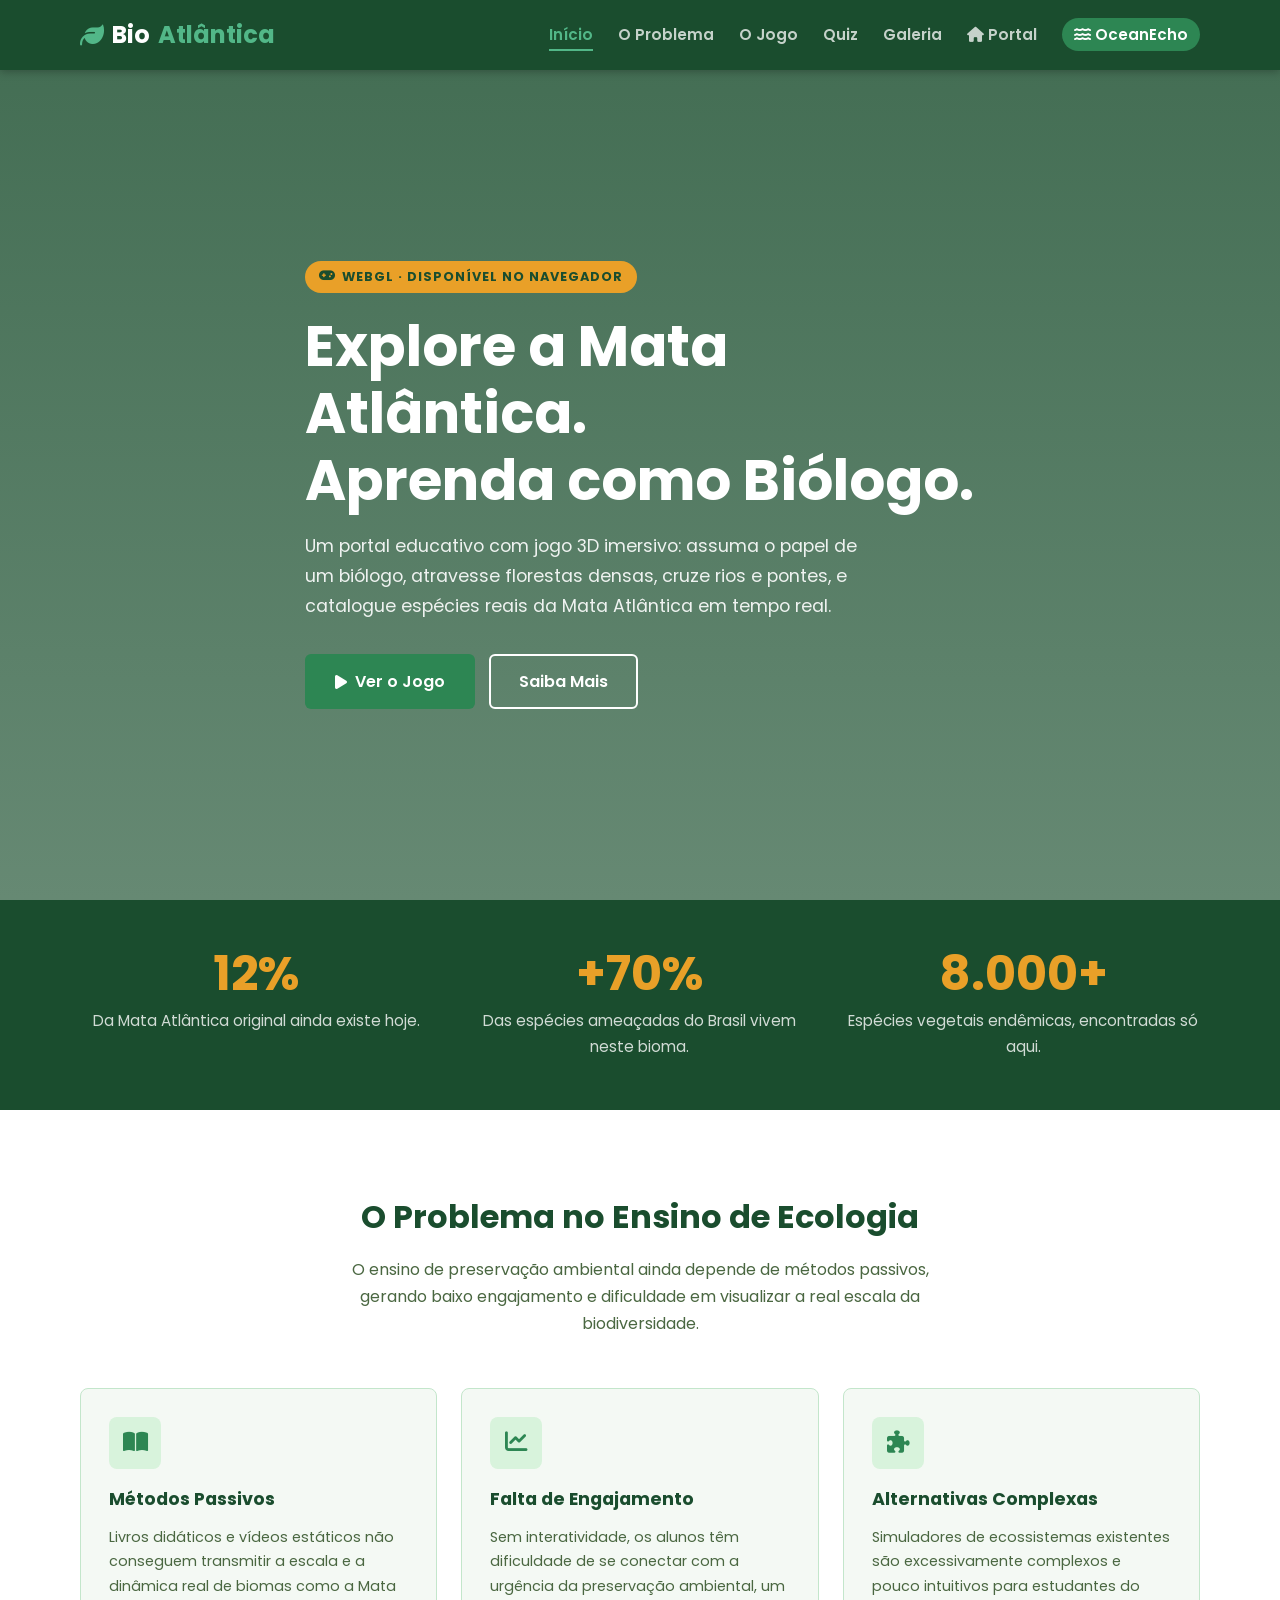
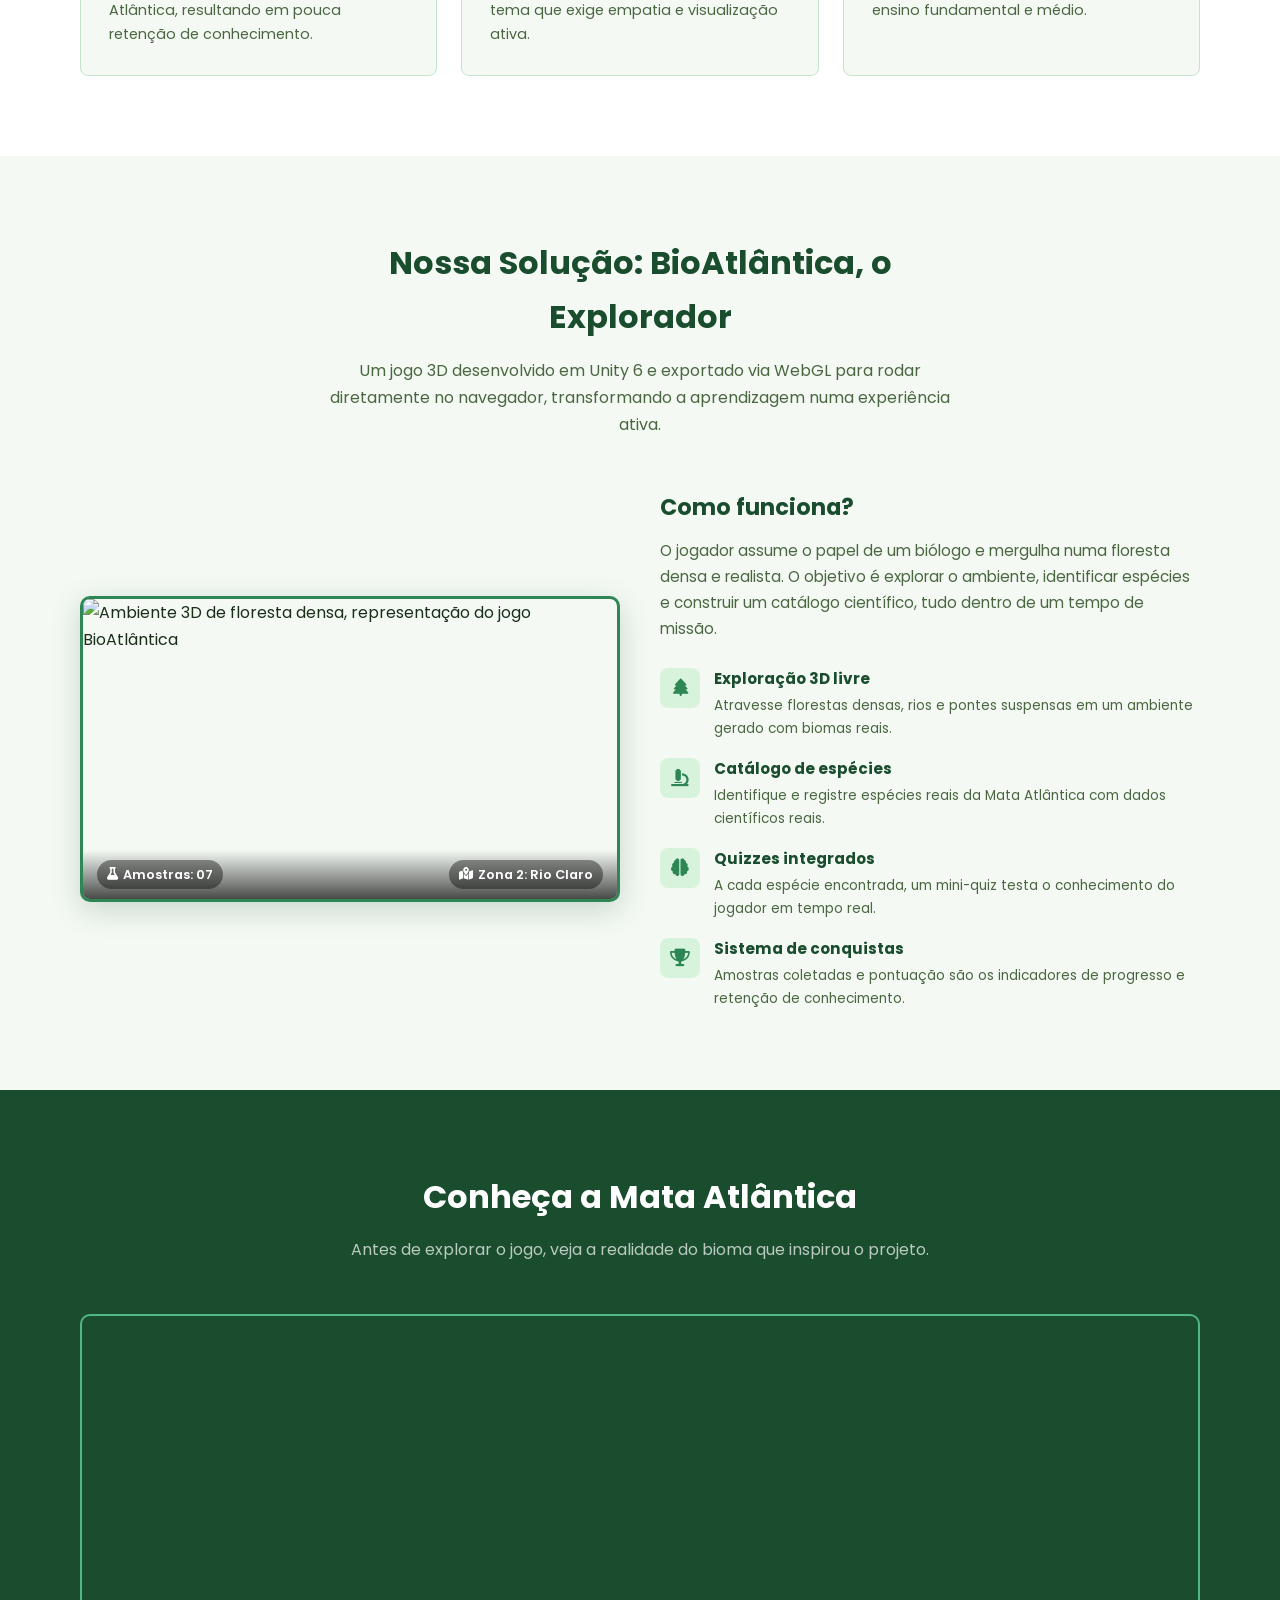
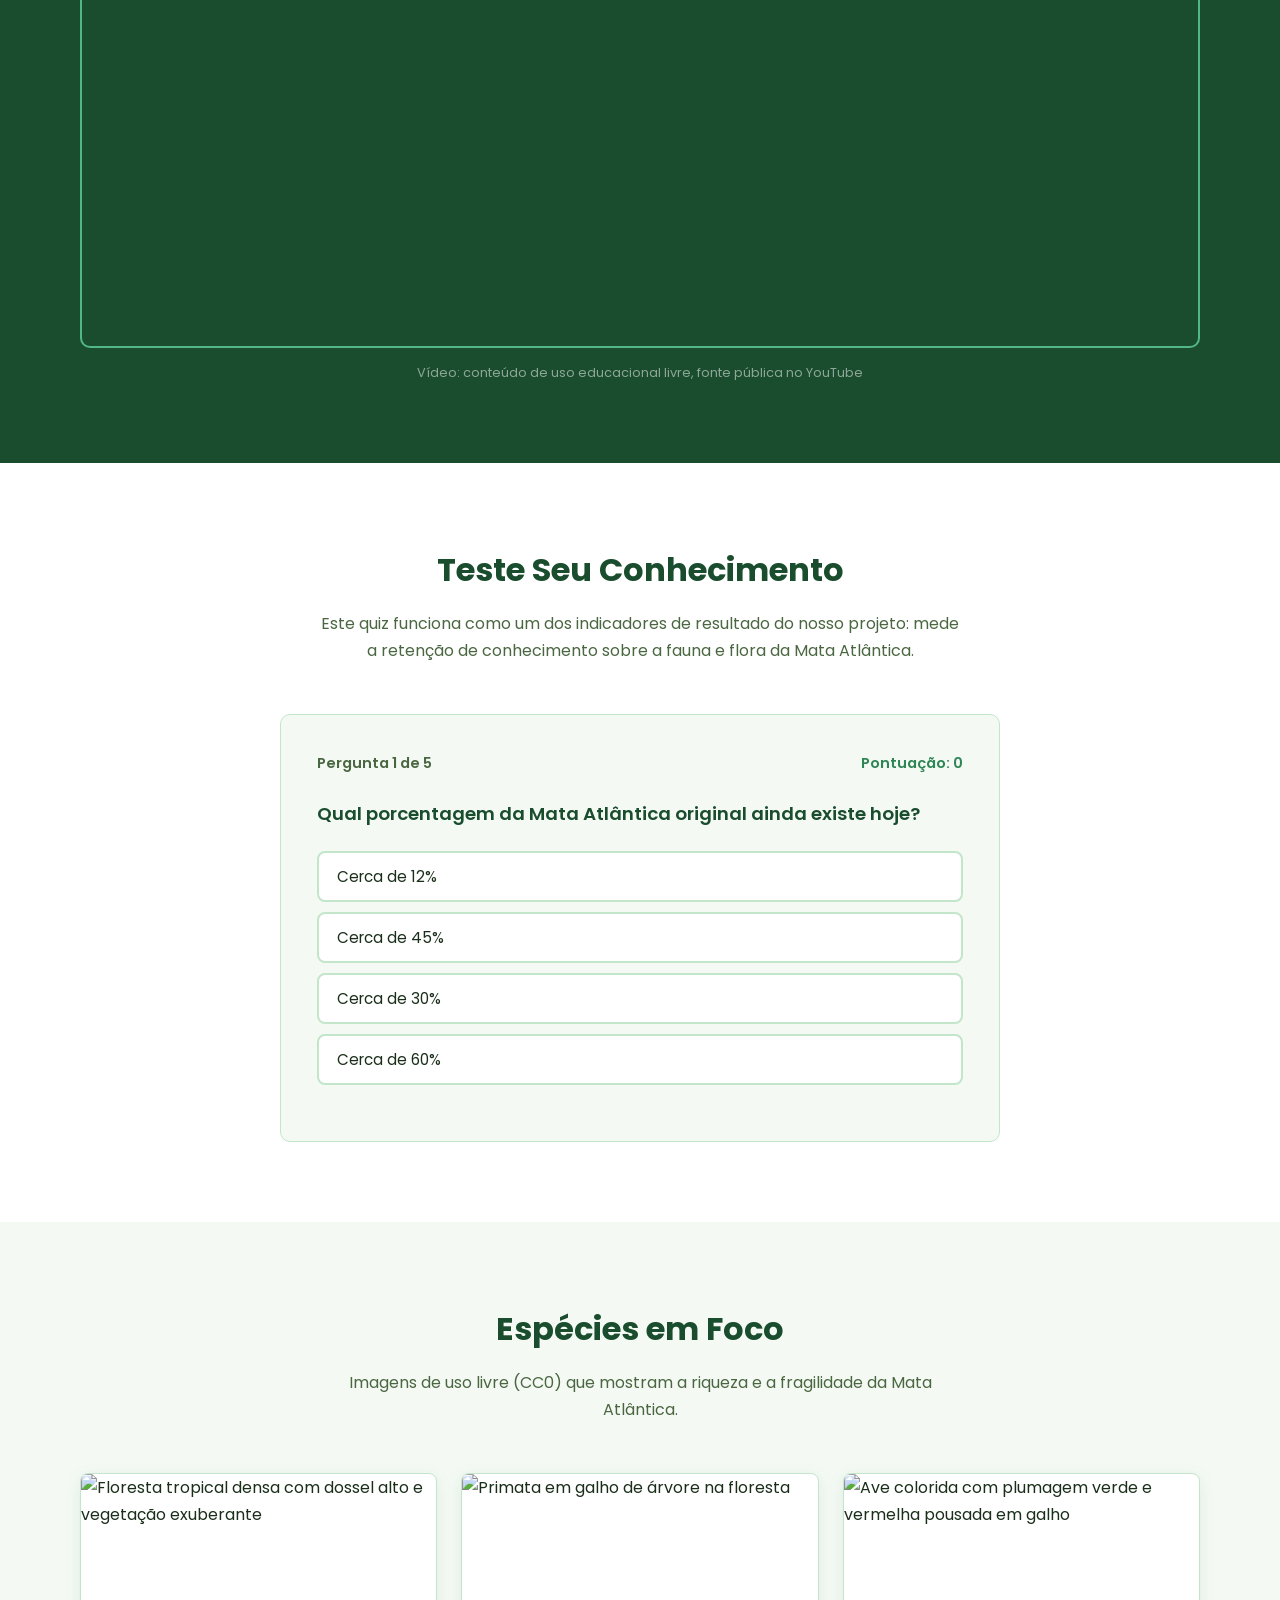
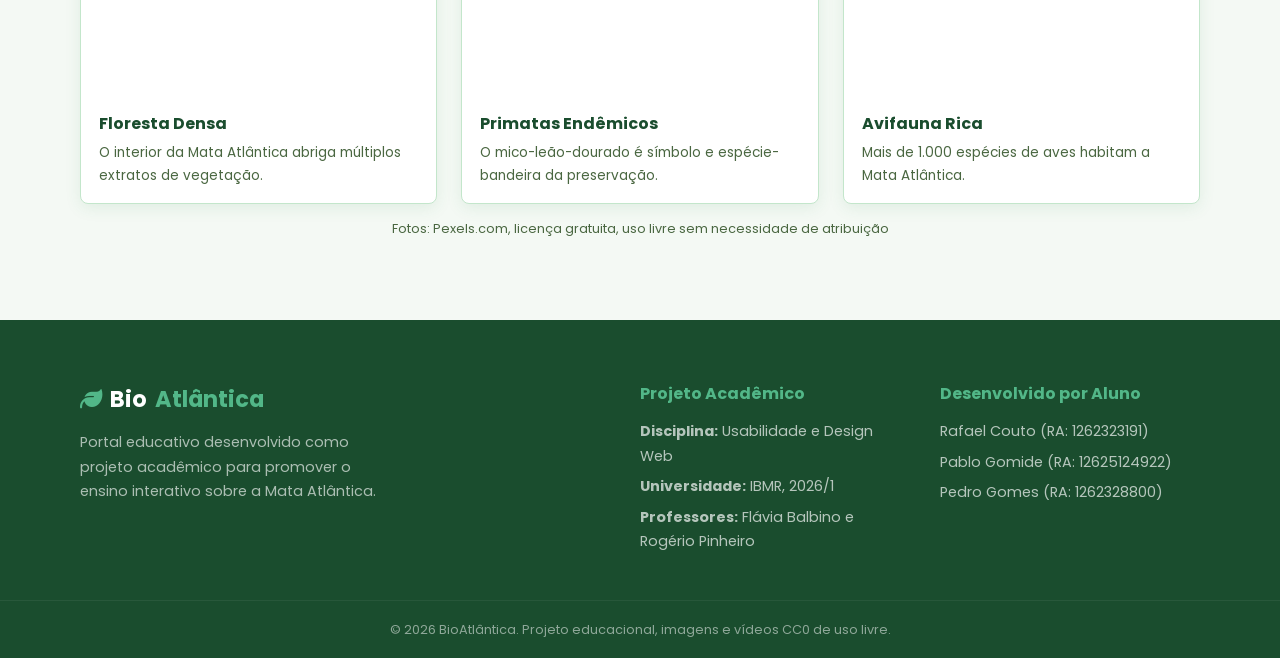
==== commit 44665bfc: "docs: humaniza comentarios do codigo e expande documentacao do projeto Remove travessoes e parentese" ====
--- a/bioatlantica.html
+++ b/bioatlantica.html
@@ -3,20 +3,20 @@
 <head>
     <meta charset="UTF-8">
     <meta name="viewport" content="width=device-width, initial-scale=1.0">
-    <meta name="description" content="BioAtlântica — Portal educativo e jogo 3D interativo para explorar e aprender sobre a Mata Atlântica.">
-    <title>BioAtlântica — Explore, Aprenda, Preserve</title>
-    <!-- Google Fonts -->
+    <meta name="description" content="BioAtlântica: portal educativo e jogo 3D interativo para explorar e aprender sobre a Mata Atlântica.">
+    <title>BioAtlântica: Explore, Aprenda, Preserve</title>
+    <!-- fontes do Google -->
     <link rel="preconnect" href="https://fonts.googleapis.com">
     <link rel="preconnect" href="https://fonts.gstatic.com" crossorigin>
     <link href="https://fonts.googleapis.com/css2?family=Poppins:wght@400;600;700&display=swap" rel="stylesheet">
-    <!-- Font Awesome -->
+    <!-- ícones do Font Awesome -->
     <link rel="stylesheet" href="https://cdnjs.cloudflare.com/ajax/libs/font-awesome/6.4.0/css/all.min.css">
-    <!-- Folha de Estilos -->
+    <!-- folha de estilos -->
     <link rel="stylesheet" href="style.css">
 </head>
 <body>
 
-    <!-- Cabeçalho / Navegação -->
+    <!-- cabeçalho e navegação -->
     <header id="cabecalho">
         <div class="container header-inner">
             <a href="#inicio" class="logo">
@@ -44,7 +44,7 @@
 
     <main>
 
-        <!-- Hero — Landing Page do Jogo -->
+        <!-- hero, parte inicial com a chamada para o jogo -->
         <section id="inicio" class="hero">
             <div class="hero-overlay"></div>
             <div class="container hero-conteudo">
@@ -64,7 +64,7 @@
             </div>
         </section>
 
-        <!-- Estatísticas de Impacto -->
+        <!-- estatísticas de impacto -->
         <section class="secao-stats">
             <div class="container stats-grid">
                 <div class="stat-item">
@@ -77,12 +77,12 @@
                 </div>
                 <div class="stat-item">
                     <span class="stat-numero">8.000+</span>
-                    <p>Espécies vegetais endêmicas — encontradas só aqui.</p>
-                </div>
-            </div>
-        </section>
-
-        <!-- O Problema -->
+                    <p>Espécies vegetais endêmicas, encontradas só aqui.</p>
+                </div>
+            </div>
+        </section>
+
+        <!-- seção do problema -->
         <section id="problema" class="secao-problema">
             <div class="container">
                 <div class="secao-titulo">
@@ -104,7 +104,7 @@
                             <i class="fa-solid fa-chart-line"></i>
                         </div>
                         <h3>Falta de Engajamento</h3>
-                        <p>Sem interatividade, os alunos têm dificuldade de se conectar com a urgência da preservação ambiental — um tema que exige empatia e visualização ativa.</p>
+                        <p>Sem interatividade, os alunos têm dificuldade de se conectar com a urgência da preservação ambiental, um tema que exige empatia e visualização ativa.</p>
                     </article>
 
                     <article class="card-problema">
@@ -118,31 +118,31 @@
             </div>
         </section>
 
-        <!-- O Jogo -->
+        <!-- seção do jogo -->
         <section id="o-jogo" class="secao-jogo">
             <div class="container">
                 <div class="secao-titulo">
-                    <h2>Nossa Solução: BioAtlântica — O Explorador</h2>
+                    <h2>Nossa Solução: BioAtlântica, o Explorador</h2>
                     <p>Um jogo 3D desenvolvido em Unity 6 e exportado via WebGL para rodar diretamente no navegador, transformando a aprendizagem numa experiência ativa.</p>
                 </div>
 
                 <div class="jogo-layout">
-                    <!-- Screenshot fictício do jogo -->
+                    <!-- imagem ilustrando o jogo -->
                     <div class="jogo-screenshot">
                         <!--
-                            Imagem CC0 de floresta tropical — Pexels (licença gratuita)
-                            Representa o ambiente 3D explorado no jogo
+                            foto de floresta tropical, banco Pexels, uso livre
+                            representa o ambiente 3D explorado no jogo
                         -->
                         <img
                             src="https://images.pexels.com/photos/1179229/pexels-photo-1179229.jpeg?auto=compress&cs=tinysrgb&w=900&q=80"
-                            alt="Ambiente 3D de floresta densa — representação do jogo BioAtlântica">
+                            alt="Ambiente 3D de floresta densa, representação do jogo BioAtlântica">
                         <div class="screenshot-hud">
                             <span class="hud-item"><i class="fa-solid fa-flask"></i> Amostras: 07</span>
-                            <span class="hud-item"><i class="fa-solid fa-map-location-dot"></i> Zona 2 — Rio Claro</span>
-                        </div>
-                    </div>
-
-                    <!-- Descrição e features -->
+                            <span class="hud-item"><i class="fa-solid fa-map-location-dot"></i> Zona 2: Rio Claro</span>
+                        </div>
+                    </div>
+
+                    <!-- descrição e funcionalidades -->
                     <div class="jogo-descricao">
                         <h3>Como funciona?</h3>
                         <p>O jogador assume o papel de um biólogo e mergulha numa floresta densa e realista. O objetivo é explorar o ambiente, identificar espécies e construir um catálogo científico, tudo dentro de um tempo de missão.</p>
@@ -182,7 +182,7 @@
             </div>
         </section>
 
-        <!-- Vídeo CC0 -->
+        <!-- vídeo de uso livre -->
         <section id="video" class="secao-video">
             <div class="container">
                 <div class="secao-titulo">
@@ -191,22 +191,22 @@
                 </div>
                 <div class="video-wrapper">
                     <!--
-                        Vídeo de domínio público / uso educacional
-                        Documentário sobre a Mata Atlântica — Fonte pública (YouTube)
+                        vídeo de domínio público, uso educacional
+                        documentário sobre a Mata Atlântica, fonte pública no YouTube
                     -->
                     <iframe
                         src="https://www.youtube.com/embed/bShwn-z0-wg"
-                        title="Mata Atlântica — Documentário educativo"
+                        title="Documentário educativo sobre a Mata Atlântica"
                         frameborder="0"
                         allow="accelerometer; autoplay; clipboard-write; encrypted-media; gyroscope; picture-in-picture"
                         allowfullscreen>
                     </iframe>
                 </div>
-                <p class="credito-midia">Vídeo: Conteúdo de uso educacional livre — Fonte pública no YouTube</p>
-            </div>
-        </section>
-
-        <!-- Quiz Interativo -->
+                <p class="credito-midia">Vídeo: conteúdo de uso educacional livre, fonte pública no YouTube</p>
+            </div>
+        </section>
+
+        <!-- quiz interativo -->
         <section id="quiz" class="secao-quiz">
             <div class="container">
                 <div class="secao-titulo">
@@ -215,13 +215,13 @@
                 </div>
 
                 <div class="quiz-wrapper">
-                    <!-- Painel de progresso -->
+                    <!-- painel de progresso -->
                     <div class="quiz-topo">
                         <span id="quiz-progresso">Pergunta 1 de 5</span>
                         <span id="quiz-placar">Pontuação: 0</span>
                     </div>
 
-                    <!-- Pergunta -->
+                    <!-- pergunta -->
                     <div id="quiz-area">
                         <p id="quiz-pergunta" class="quiz-pergunta">Carregando pergunta...</p>
                         <div id="quiz-opcoes" class="quiz-opcoes"></div>
@@ -233,7 +233,7 @@
                         </button>
                     </div>
 
-                    <!-- Resultado final (oculto até terminar) -->
+                    <!-- resultado final, fica escondido até o quiz terminar -->
                     <div id="quiz-resultado" class="quiz-resultado oculto">
                         <i class="fa-solid fa-award icone-resultado"></i>
                         <h3 id="resultado-titulo"></h3>
@@ -247,7 +247,7 @@
             </div>
         </section>
 
-        <!-- Galeria CC0 -->
+        <!-- galeria de fotos de uso livre -->
         <section id="galeria" class="secao-galeria">
             <div class="container">
                 <div class="secao-titulo">
@@ -258,8 +258,8 @@
                 <div class="galeria-grid">
                     <figure class="foto-item">
                         <!--
-                            Foto CC0: floresta tropical densa
-                            Fonte: Pexels (licença gratuita)
+                            foto da floresta tropical densa
+                            banco Pexels, uso livre
                         -->
                         <img
                             src="https://images.pexels.com/photos/35047478/pexels-photo-35047478.jpeg?auto=compress&cs=tinysrgb&w=800&q=80"
@@ -273,8 +273,8 @@
 
                     <figure class="foto-item">
                         <!--
-                            Foto CC0: macaco/primata em árvore
-                            Fonte: Pexels (licença gratuita)
+                            foto de um primata em árvore
+                            banco Pexels, uso livre
                         -->
                         <img
                             src="https://images.pexels.com/photos/29234657/pexels-photo-29234657.jpeg?auto=compress&cs=tinysrgb&w=800&q=80"
@@ -288,8 +288,8 @@
 
                     <figure class="foto-item">
                         <!--
-                            Foto CC0: papagaio / arara colorida
-                            Fonte: Pexels (licença gratuita)
+                            foto de uma ave colorida
+                            banco Pexels, uso livre
                         -->
                         <img
                             src="https://images.pexels.com/photos/32847280/pexels-photo-32847280.jpeg?auto=compress&cs=tinysrgb&w=800&q=80"
@@ -302,13 +302,13 @@
                     </figure>
                 </div>
 
-                <p class="credito-midia">Fotos: Pexels.com — Licença gratuita (CC0 / uso livre sem atribuição obrigatória)</p>
+                <p class="credito-midia">Fotos: Pexels.com, licença gratuita, uso livre sem necessidade de atribuição</p>
             </div>
         </section>
 
     </main>
 
-    <!-- Rodapé -->
+    <!-- rodapé -->
     <footer id="rodape">
         <div class="container footer-inner">
             <div class="footer-marca">
--- a/style.css
+++ b/style.css
@@ -1,6 +1,4 @@
-/* ============================================================
-   Variáveis e Reset
-   ============================================================ */
+/* cores usadas no site e reset básico */
 :root {
     --verde-escuro:  #1a4d2e;
     --verde-medio:   #2d8653;
@@ -36,9 +34,7 @@
     overflow-x: hidden;
 }
 
-/* ============================================================
-   Container
-   ============================================================ */
+/* container padrão usado nas seções */
 .container {
     width: 90%;
     max-width: 1150px;
@@ -46,9 +42,7 @@
     padding: 0 15px;
 }
 
-/* ============================================================
-   Botões
-   ============================================================ */
+/* botões */
 .btn {
     display: inline-flex;
     align-items: center;
@@ -91,9 +85,7 @@
     justify-content: center;
 }
 
-/* ============================================================
-   Cabeçalho
-   ============================================================ */
+/* cabeçalho */
 #cabecalho {
     position: fixed;
     top: 0;
@@ -160,16 +152,14 @@
     border-bottom-color: var(--verde-claro);
 }
 
-/* ============================================================
-   Hero — Game Landing Page
-   ============================================================ */
+/* hero, a primeira parte da página com a chamada para o jogo */
 .hero {
     position: relative;
     min-height: 100vh;
     display: flex;
     align-items: center;
     padding-top: 70px;
-    /* Foto CC0 de floresta tropical — Pexels (licença gratuita) */
+    /* foto de floresta tropical do banco Pexels, uso livre */
     background: url('https://images.pexels.com/photos/957024/pexels-photo-957024.jpeg?auto=compress&cs=tinysrgb&w=1920&q=80')
                 no-repeat center center / cover;
 }
@@ -226,9 +216,7 @@
     flex-wrap: wrap;
 }
 
-/* ============================================================
-   Estatísticas
-   ============================================================ */
+/* seção de estatísticas */
 .secao-stats {
     background-color: var(--verde-escuro);
     padding: 50px 0;
@@ -259,9 +247,7 @@
     opacity: 0.8;
 }
 
-/* ============================================================
-   Título de Seção
-   ============================================================ */
+/* título usado no topo de cada seção */
 .secao-titulo {
     text-align: center;
     max-width: 640px;
@@ -280,9 +266,7 @@
     font-size: 1rem;
 }
 
-/* ============================================================
-   O Problema
-   ============================================================ */
+/* seção do problema */
 .secao-problema {
     padding: 80px 0;
     background-color: var(--fundo-branco);
@@ -331,9 +315,7 @@
     color: var(--texto-suave);
 }
 
-/* ============================================================
-   O Jogo
-   ============================================================ */
+/* seção do jogo */
 .secao-jogo {
     padding: 80px 0;
     background-color: var(--fundo);
@@ -361,7 +343,7 @@
     object-fit: cover;
 }
 
-/* HUD fictício sobre a imagem */
+/* hud fictício em cima da imagem do jogo */
 .screenshot-hud {
     position: absolute;
     bottom: 0;
@@ -440,9 +422,7 @@
     font-size: 0.85rem;
 }
 
-/* ============================================================
-   Seção de Vídeo
-   ============================================================ */
+/* seção do vídeo */
 .secao-video {
     padding: 80px 0;
     background-color: var(--verde-escuro);
@@ -484,9 +464,7 @@
     color: var(--texto-suave);
 }
 
-/* ============================================================
-   Quiz Interativo
-   ============================================================ */
+/* quiz interativo */
 .secao-quiz {
     padding: 80px 0;
     background-color: var(--fundo-branco);
@@ -585,7 +563,7 @@
     display: none;
 }
 
-/* Resultado final */
+/* resultado final do quiz */
 .quiz-resultado {
     text-align: center;
     padding: 20px 0;
@@ -623,9 +601,7 @@
     margin-bottom: 24px;
 }
 
-/* ============================================================
-   Galeria
-   ============================================================ */
+/* galeria de fotos */
 .secao-galeria {
     padding: 80px 0;
     background-color: var(--fundo);
@@ -679,9 +655,7 @@
     color: var(--texto-suave);
 }
 
-/* ============================================================
-   Rodapé
-   ============================================================ */
+/* rodapé */
 #rodape {
     background-color: var(--verde-escuro);
     color: rgba(255, 255, 255, 0.85);
@@ -737,17 +711,13 @@
     opacity: 0.6;
 }
 
-/* ============================================================
-   Animação
-   ============================================================ */
+/* animações */
 @keyframes surgir {
     from { opacity: 0; transform: translateY(8px); }
     to   { opacity: 1; transform: translateY(0); }
 }
 
-/* ============================================================
-   Responsividade
-   ============================================================ */
+/* ajustes para telas menores */
 @media (max-width: 900px) {
     .jogo-layout {
         grid-template-columns: 1fr;
